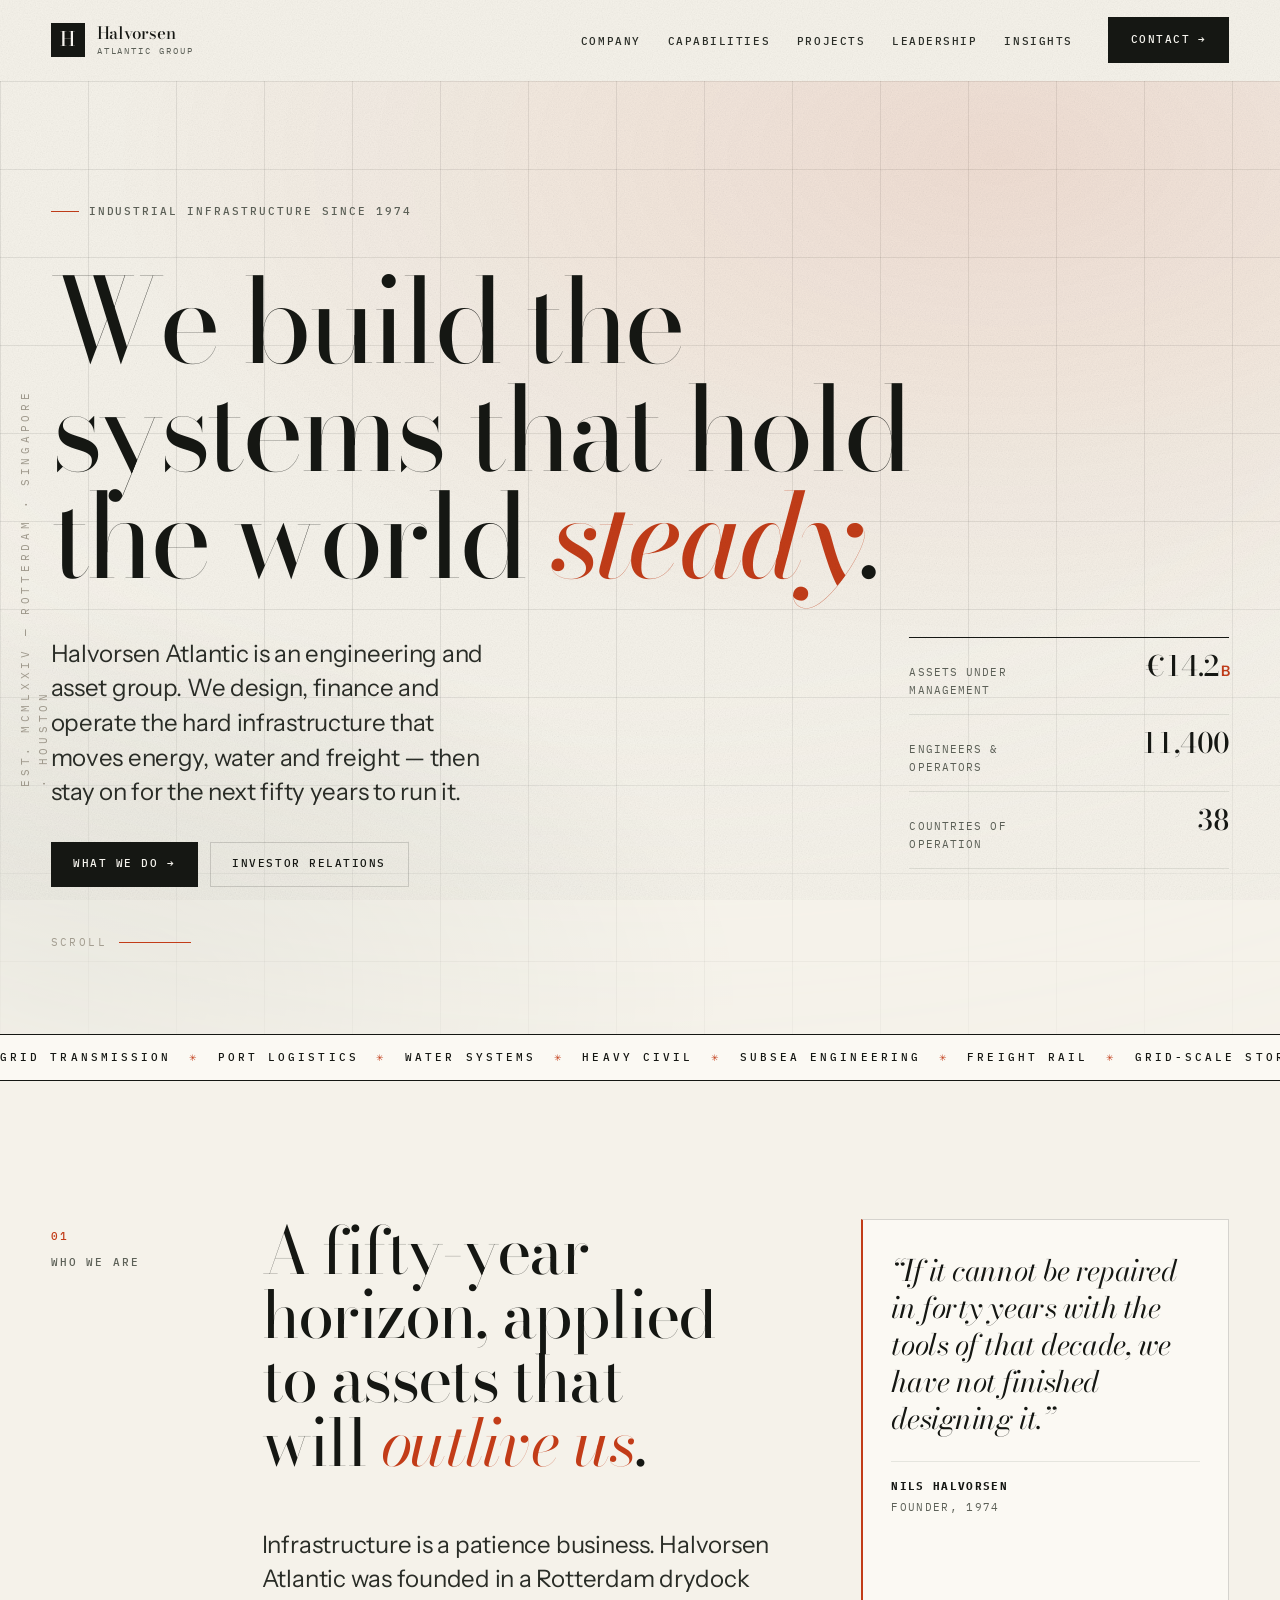
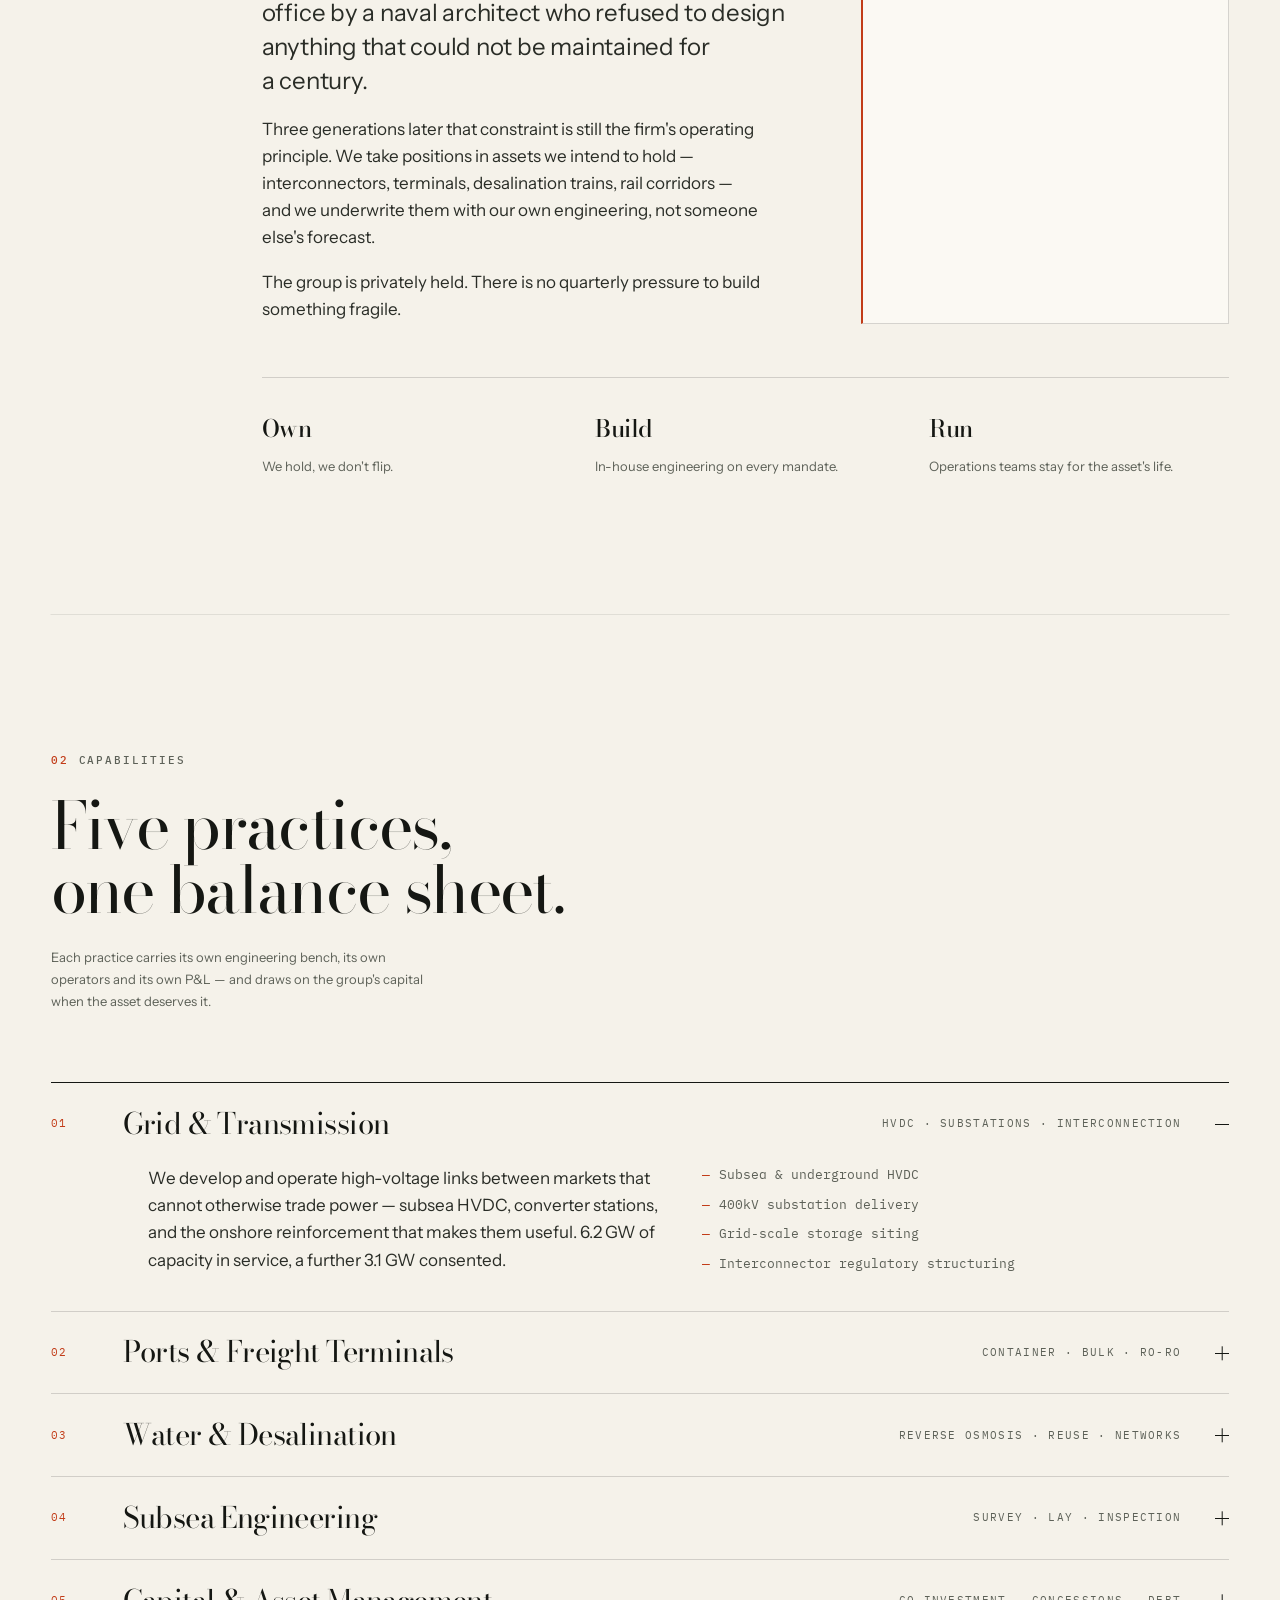
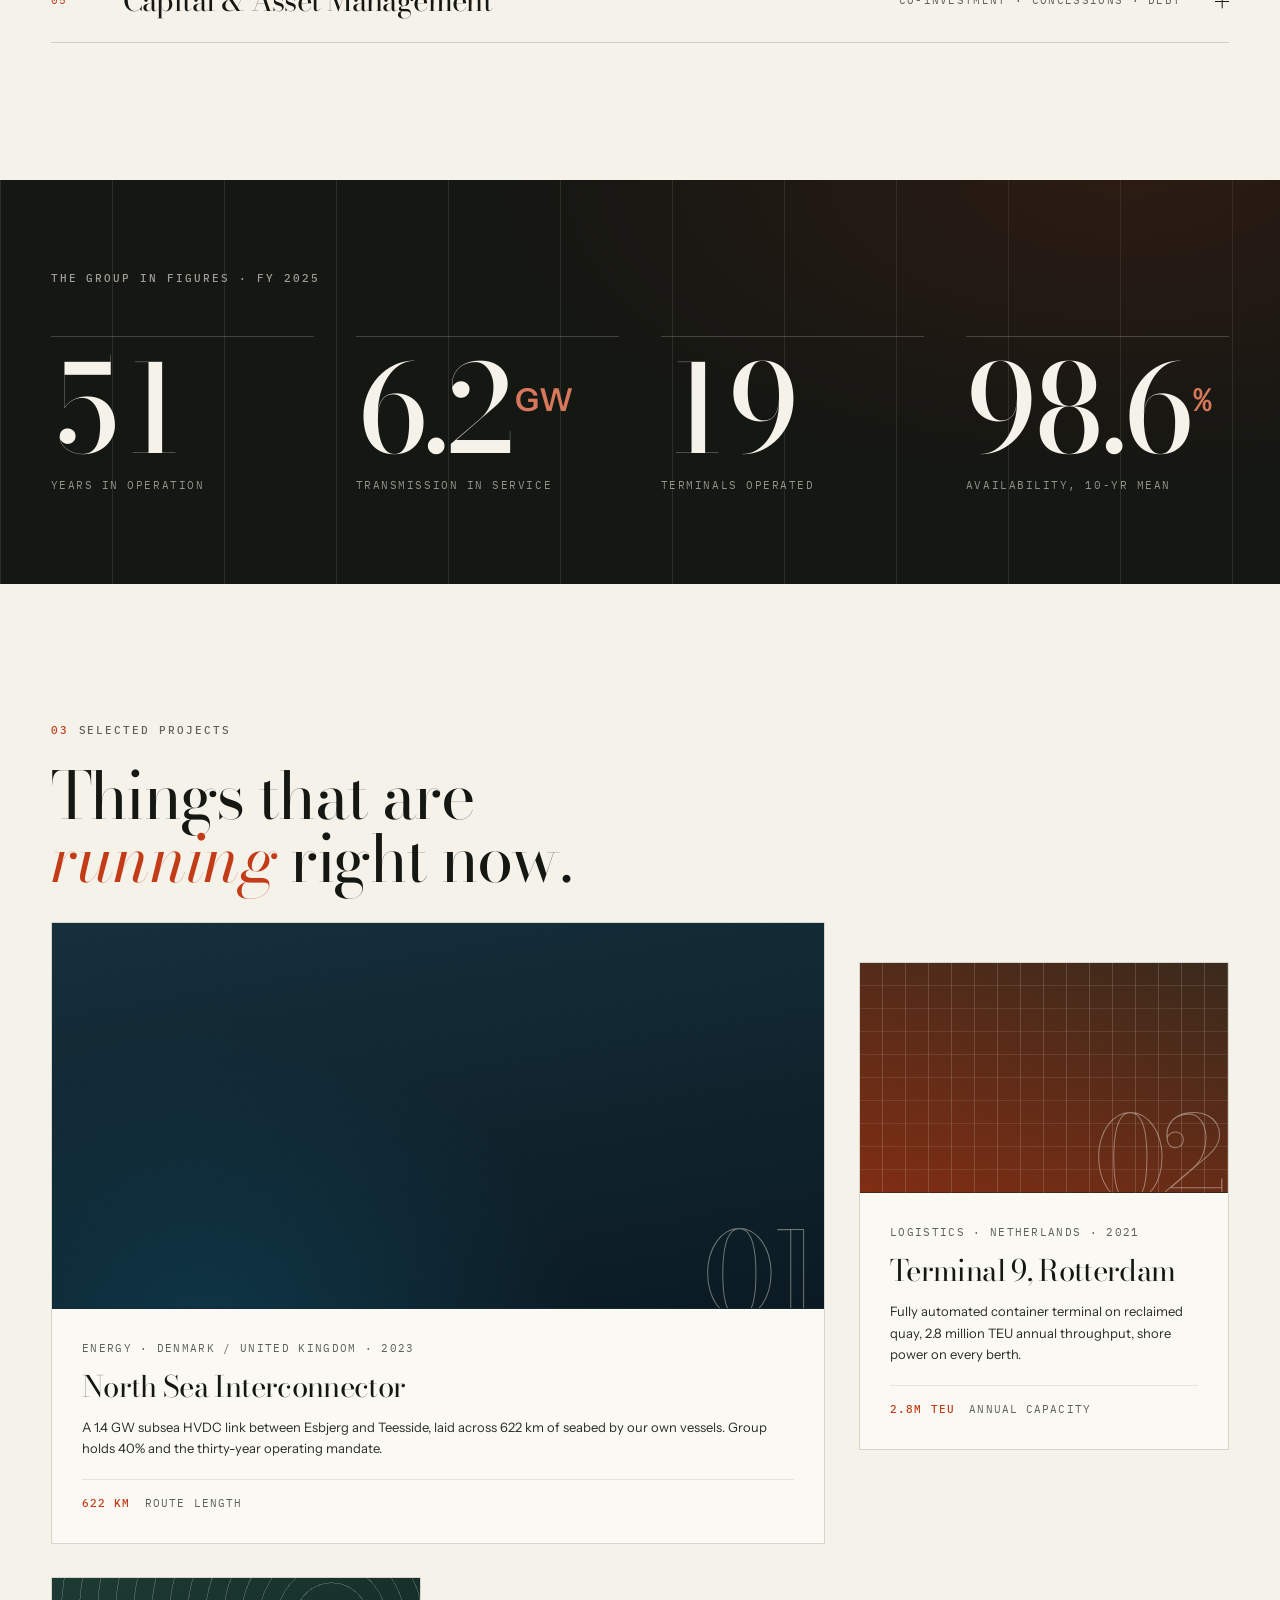
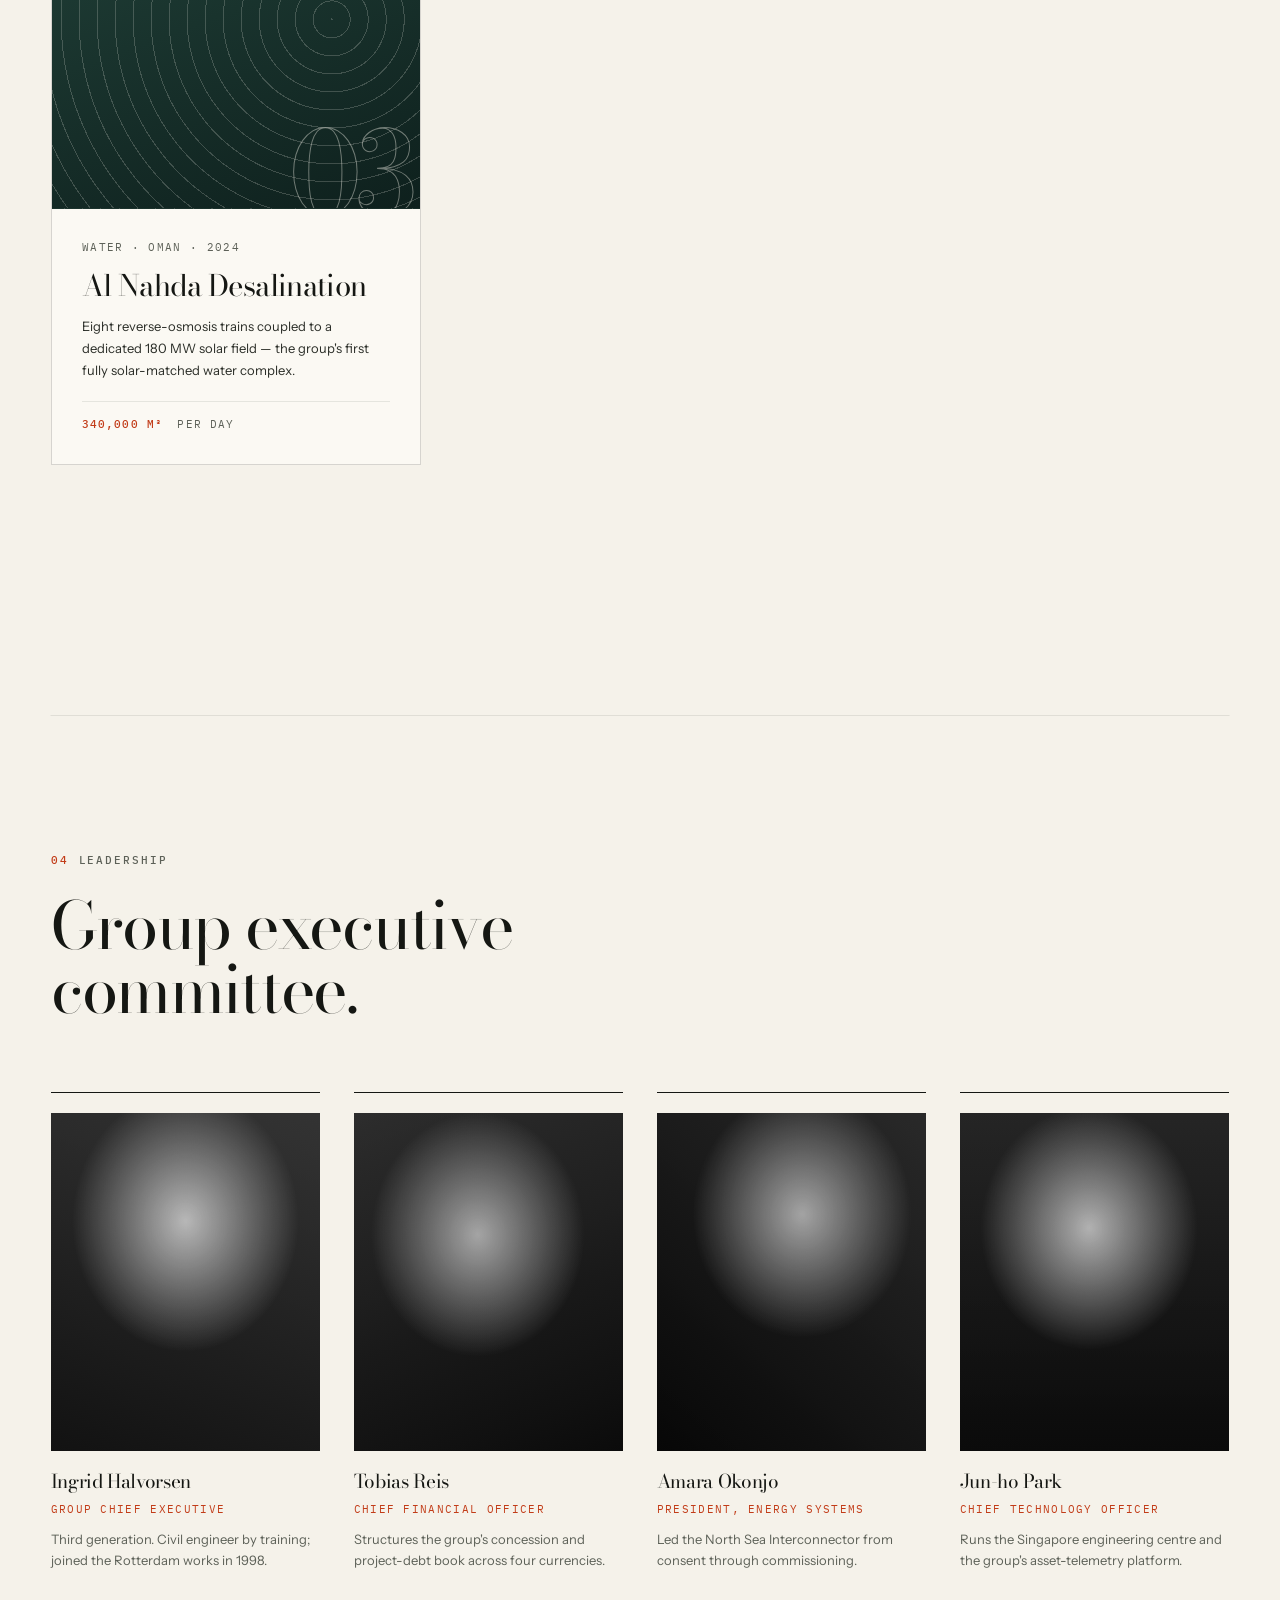
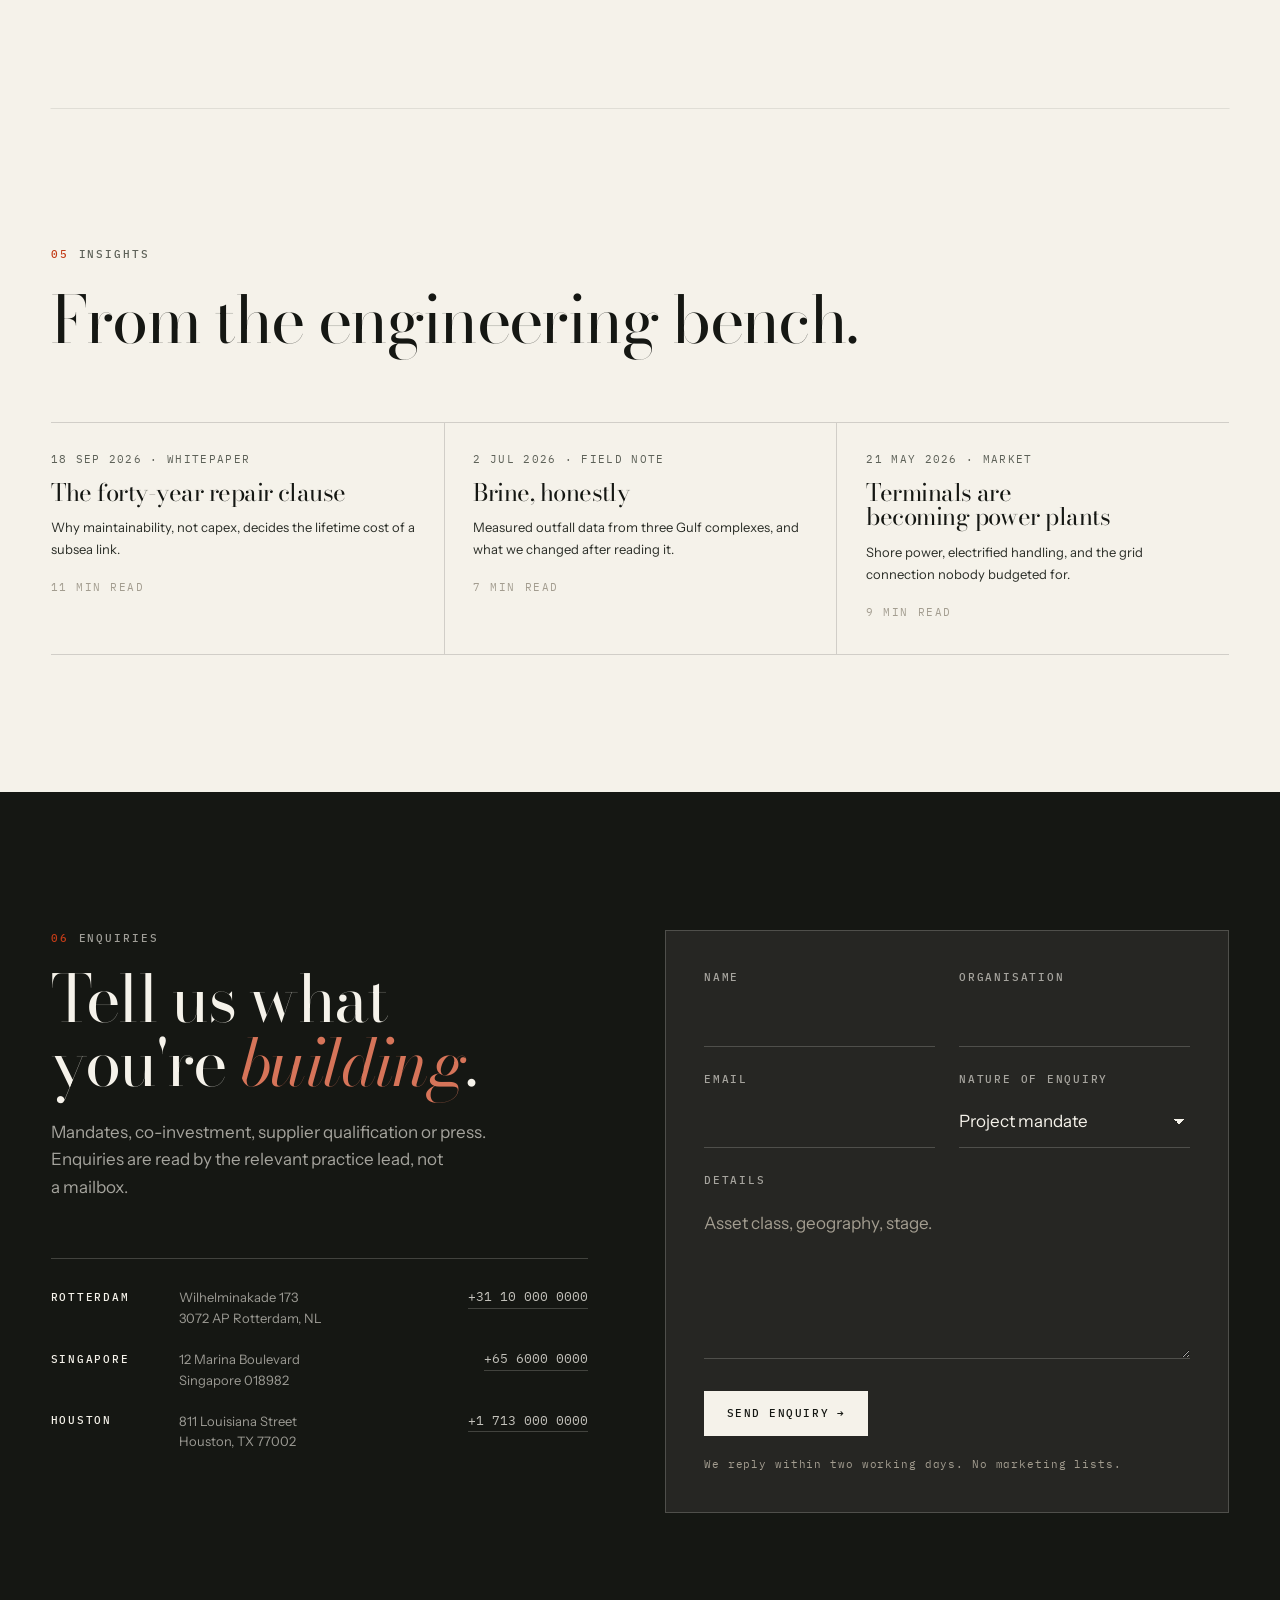
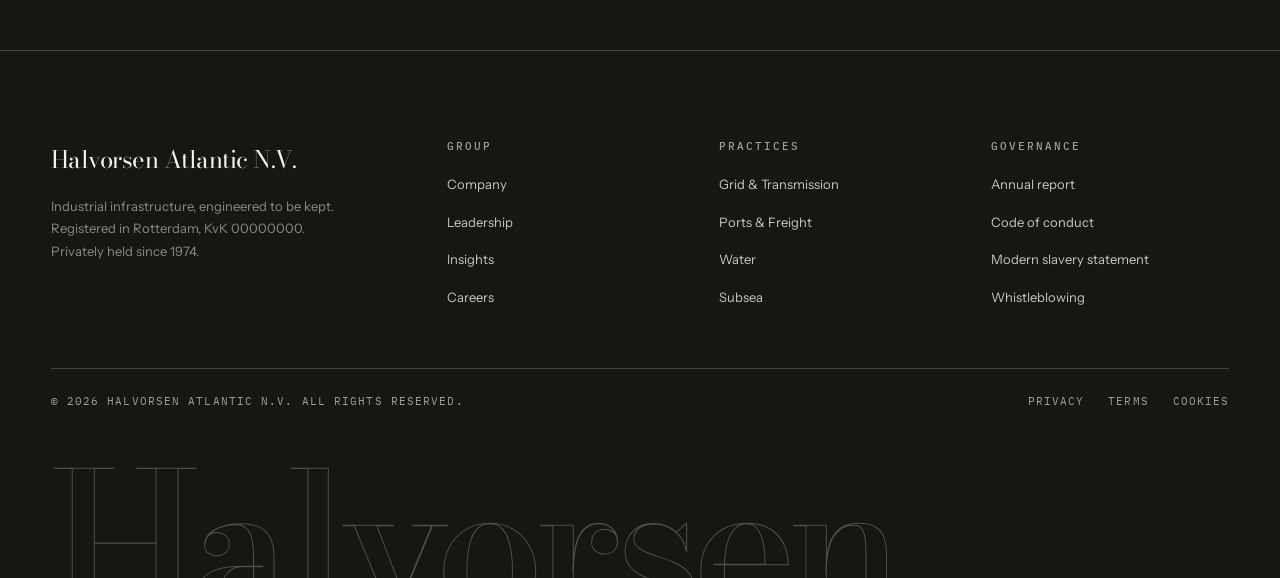
==== public/index.htm @ a3e5f60d "initial commit" ====
<!DOCTYPE html>
<html lang="en">
<head>
<meta charset="utf-8">
<meta name="viewport" content="width=device-width, initial-scale=1">
<title>Halvorsen Atlantic — Industrial Infrastructure Group</title>
<meta name="description" content="Halvorsen Atlantic designs, finances and operates the hard assets that move energy, water and freight across four continents. Established 1974.">
<meta name="theme-color" content="#f5f2ea">

<link rel="preconnect" href="https://fonts.googleapis.com">
<link rel="preconnect" href="https://fonts.gstatic.com" crossorigin>
<link href="https://fonts.googleapis.com/css2?family=Bodoni+Moda:ital,opsz,wght@0,6..96,400..800;1,6..96,400..700&family=Instrument+Sans:ital,wght@0,400..700;1,400..600&family=IBM+Plex+Mono:wght@400;500&display=swap" rel="stylesheet">

<link rel="stylesheet" href="css/base.css">
<link rel="stylesheet" href="css/layout.css">
<link rel="stylesheet" href="css/components.css">
</head>

<body>
<a class="skip" href="#main">Skip to content</a>

<!-- ───────────────────────────────  HEADER  ─────────────────────────────── -->
<header class="masthead" id="masthead">
  <div class="shell masthead__inner">

    <a class="wordmark" href="#main" aria-label="Halvorsen Atlantic, home">
      <span class="wordmark__glyph" aria-hidden="true">H</span>
      <span class="wordmark__text">
        <strong>Halvorsen</strong>
        <small>Atlantic Group</small>
      </span>
    </a>

    <nav class="nav" id="nav" aria-label="Primary">
      <ul class="nav__list">
        <li><a href="#about">Company</a></li>
        <li><a href="#capabilities">Capabilities</a></li>
        <li><a href="#work">Projects</a></li>
        <li><a href="#people">Leadership</a></li>
        <li><a href="#insights">Insights</a></li>
      </ul>
      <a class="btn btn--ink nav__cta" href="#contact">
        Contact <span aria-hidden="true">→</span>
      </a>
    </nav>

    <button class="burger" type="button" aria-expanded="false" aria-controls="nav" aria-label="Toggle navigation">
      <span></span><span></span>
    </button>

  </div>
</header>

<main id="main">

  <!-- ─────────────────────────────  HERO  ──────────────────────────────── -->
  <section class="hero" aria-labelledby="hero-title">
    <div class="hero__plate" aria-hidden="true"></div>

    <p class="rail" aria-hidden="true">Est. MCMLXXIV — Rotterdam · Singapore · Houston</p>

    <div class="shell hero__inner">

      <p class="eyebrow stagger" style="--i:0">
        <span class="eyebrow__tick" aria-hidden="true"></span>
        Industrial infrastructure since 1974
      </p>

      <h1 class="hero__title" id="hero-title">
        <span class="stagger" style="--i:1">We build the</span>
        <span class="stagger" style="--i:2">systems that hold</span>
        <span class="stagger" style="--i:3">the world <em>steady</em>.</span>
      </h1>

      <div class="hero__body stagger" style="--i:4">
        <p>
          Halvorsen Atlantic is an engineering and asset group. We design, finance
          and operate the hard infrastructure that moves energy, water and freight
          — then stay on for the next fifty years to run it.
        </p>
        <div class="hero__actions">
          <a class="btn btn--ink" href="#capabilities">What we do <span aria-hidden="true">→</span></a>
          <a class="btn btn--ghost" href="#contact">Investor relations</a>
        </div>
      </div>

      <dl class="ledger stagger" style="--i:5">
        <div class="ledger__row">
          <dt>Assets under management</dt>
          <dd>€14.2<span>B</span></dd>
        </div>
        <div class="ledger__row">
          <dt>Engineers &amp; operators</dt>
          <dd>11,400</dd>
        </div>
        <div class="ledger__row">
          <dt>Countries of operation</dt>
          <dd>38</dd>
        </div>
      </dl>

      <p class="scrollcue stagger" style="--i:6" aria-hidden="true">
        Scroll <span class="scrollcue__line"></span>
      </p>

    </div>
  </section>

  <!-- ────────────────────────────  TICKER  ─────────────────────────────── -->
  <div class="ticker" role="presentation">
    <div class="ticker__track">
      <span class="ticker__set">
        Grid transmission <i>✳</i> Port logistics <i>✳</i> Water systems <i>✳</i>
        Heavy civil <i>✳</i> Subsea engineering <i>✳</i> Freight rail <i>✳</i>
        Grid-scale storage <i>✳</i>
      </span>
      <span class="ticker__set" aria-hidden="true">
        Grid transmission <i>✳</i> Port logistics <i>✳</i> Water systems <i>✳</i>
        Heavy civil <i>✳</i> Subsea engineering <i>✳</i> Freight rail <i>✳</i>
        Grid-scale storage <i>✳</i>
      </span>
    </div>
  </div>

  <!-- ─────────────────────────────  ABOUT  ─────────────────────────────── -->
  <section class="section about" id="about" aria-labelledby="about-title">
    <div class="shell about__inner">

      <div class="about__label reveal">
        <p class="eyebrow"><span class="eyebrow__num">01</span> Who we are</p>
      </div>

      <div class="about__lede reveal">
        <h2 class="h-display" id="about-title">
          A fifty-year horizon, applied to assets that will <em>outlive us</em>.
        </h2>
      </div>

      <div class="about__text reveal" style="--d:.08s">
        <p class="lede">
          Infrastructure is a patience business. Halvorsen Atlantic was founded in a
          Rotterdam drydock office by a naval architect who refused to design anything
          that could not be maintained for a century.
        </p>
        <p>
          Three generations later that constraint is still the firm's operating
          principle. We take positions in assets we intend to hold — interconnectors,
          terminals, desalination trains, rail corridors — and we underwrite them with
          our own engineering, not someone else's forecast.
        </p>
        <p>
          The group is privately held. There is no quarterly pressure to build
          something fragile.
        </p>
      </div>

      <figure class="pull reveal" style="--d:.16s">
        <blockquote>
          “If it cannot be repaired in forty years with the tools of that decade,
          we have not finished designing it.”
        </blockquote>
        <figcaption>
          <strong>Nils Halvorsen</strong>
          <span>Founder, 1974</span>
        </figcaption>
      </figure>

      <ul class="marks reveal" style="--d:.24s" aria-label="Operating principles">
        <li><span class="marks__k">Own</span> We hold, we don't flip.</li>
        <li><span class="marks__k">Build</span> In-house engineering on every mandate.</li>
        <li><span class="marks__k">Run</span> Operations teams stay for the asset's life.</li>
      </ul>

    </div>
  </section>

  <!-- ──────────────────────────  CAPABILITIES  ─────────────────────────── -->
  <section class="section capabilities" id="capabilities" aria-labelledby="cap-title">
    <div class="shell">

      <div class="section__head reveal">
        <p class="eyebrow"><span class="eyebrow__num">02</span> Capabilities</p>
        <h2 class="h-display" id="cap-title">Five practices,<br>one balance sheet.</h2>
        <p class="section__head-note">
          Each practice carries its own engineering bench, its own operators and its
          own P&amp;L — and draws on the group's capital when the asset deserves it.
        </p>
      </div>

      <div class="rows">

        <details class="row" name="cap" open>
          <summary>
            <span class="row__num">01</span>
            <h3 class="row__title">Grid &amp; Transmission</h3>
            <span class="row__meta">HVDC · Substations · Interconnection</span>
            <span class="row__sign" aria-hidden="true"></span>
          </summary>
          <div class="row__panel">
            <p>
              We develop and operate high-voltage links between markets that cannot
              otherwise trade power — subsea HVDC, converter stations, and the onshore
              reinforcement that makes them useful. 6.2 GW of capacity in service, a
              further 3.1 GW consented.
            </p>
            <ul class="row__list">
              <li>Subsea &amp; underground HVDC</li>
              <li>400kV substation delivery</li>
              <li>Grid-scale storage siting</li>
              <li>Interconnector regulatory structuring</li>
            </ul>
          </div>
        </details>

        <details class="row" name="cap">
          <summary>
            <span class="row__num">02</span>
            <h3 class="row__title">Ports &amp; Freight Terminals</h3>
            <span class="row__meta">Container · Bulk · Ro-Ro</span>
            <span class="row__sign" aria-hidden="true"></span>
          </summary>
          <div class="row__panel">
            <p>
              Quay to gate. We design terminal layouts, build the civil works, install
              the automation and then run the thing — nineteen terminals across the
              North Sea, the Gulf and the Strait of Malacca.
            </p>
            <ul class="row__list">
              <li>Automated stacking yards</li>
              <li>Deepwater quay construction</li>
              <li>Shore power retrofit</li>
              <li>Terminal operating concessions</li>
            </ul>
          </div>
        </details>

        <details class="row" name="cap">
          <summary>
            <span class="row__num">03</span>
            <h3 class="row__title">Water &amp; Desalination</h3>
            <span class="row__meta">Reverse osmosis · Reuse · Networks</span>
            <span class="row__sign" aria-hidden="true"></span>
          </summary>
          <div class="row__panel">
            <p>
              Potable water at municipal scale, in places where the cheap options ran
              out a decade ago. 2.4 million cubic metres per day of installed capacity,
              increasingly coupled directly to renewable generation.
            </p>
            <ul class="row__list">
              <li>Large-train reverse osmosis</li>
              <li>Industrial water reuse</li>
              <li>Brine management</li>
              <li>Network leakage reduction</li>
            </ul>
          </div>
        </details>

        <details class="row" name="cap">
          <summary>
            <span class="row__num">04</span>
            <h3 class="row__title">Subsea Engineering</h3>
            <span class="row__meta">Survey · Lay · Inspection</span>
            <span class="row__sign" aria-hidden="true"></span>
          </summary>
          <div class="row__panel">
            <p>
              A fleet of four cable-lay and support vessels, and the survey practice
              that tells them where to go. We hold the route from geophysical survey
              through burial, protection and thirty-year inspection contracts.
            </p>
            <ul class="row__list">
              <li>Geophysical &amp; geotechnical survey</li>
              <li>Cable &amp; pipeline installation</li>
              <li>Trenching and rock placement</li>
              <li>ROV inspection &amp; repair</li>
            </ul>
          </div>
        </details>

        <details class="row" name="cap">
          <summary>
            <span class="row__num">05</span>
            <h3 class="row__title">Capital &amp; Asset Management</h3>
            <span class="row__meta">Co-investment · Concessions · Debt</span>
            <span class="row__sign" aria-hidden="true"></span>
          </summary>
          <div class="row__panel">
            <p>
              We co-invest alongside pension and sovereign capital on assets our own
              engineers have diligenced. €14.2 billion under management across four
              vehicles, with the group always holding a principal stake.
            </p>
            <ul class="row__list">
              <li>Greenfield development equity</li>
              <li>Availability-based concessions</li>
              <li>Project debt arrangement</li>
              <li>Operational asset management</li>
            </ul>
          </div>
        </details>

      </div>
    </div>
  </section>

  <!-- ─────────────────────────────  FIGURES  ───────────────────────────── -->
  <section class="figures" aria-labelledby="fig-title">
    <div class="shell">
      <h2 class="sr-only" id="fig-title">The group in figures</h2>
      <p class="eyebrow eyebrow--invert reveal">The group in figures · FY 2025</p>
      <div class="figures__grid">
        <div class="fig reveal">
          <p class="fig__n">51</p>
          <p class="fig__k">Years in operation</p>
        </div>
        <div class="fig reveal" style="--d:.08s">
          <p class="fig__n">6.2<span>GW</span></p>
          <p class="fig__k">Transmission in service</p>
        </div>
        <div class="fig reveal" style="--d:.16s">
          <p class="fig__n">19</p>
          <p class="fig__k">Terminals operated</p>
        </div>
        <div class="fig reveal" style="--d:.24s">
          <p class="fig__n">98.6<span>%</span></p>
          <p class="fig__k">Availability, 10-yr mean</p>
        </div>
      </div>
    </div>
  </section>

  <!-- ──────────────────────────────  WORK  ─────────────────────────────── -->
  <section class="section work" id="work" aria-labelledby="work-title">
    <div class="shell">

      <div class="section__head reveal">
        <p class="eyebrow"><span class="eyebrow__num">03</span> Selected projects</p>
        <h2 class="h-display" id="work-title">Things that are <em>running</em> right now.</h2>
      </div>

      <div class="work__grid">

        <article class="card card--tall reveal">
          <div class="card__plate card__plate--cable" aria-hidden="true">
            <span class="card__stamp">01</span>
          </div>
          <div class="card__body">
            <p class="card__meta">Energy · Denmark / United Kingdom · 2023</p>
            <h3 class="card__title">North Sea Interconnector</h3>
            <p>
              A 1.4 GW subsea HVDC link between Esbjerg and Teesside, laid across
              622 km of seabed by our own vessels. Group holds 40% and the
              thirty-year operating mandate.
            </p>
            <p class="card__stat"><strong>622 km</strong> route length</p>
          </div>
        </article>

        <article class="card reveal" style="--d:.1s">
          <div class="card__plate card__plate--port" aria-hidden="true">
            <span class="card__stamp">02</span>
          </div>
          <div class="card__body">
            <p class="card__meta">Logistics · Netherlands · 2021</p>
            <h3 class="card__title">Terminal 9, Rotterdam</h3>
            <p>
              Fully automated container terminal on reclaimed quay, 2.8 million TEU
              annual throughput, shore power on every berth.
            </p>
            <p class="card__stat"><strong>2.8M TEU</strong> annual capacity</p>
          </div>
        </article>

        <article class="card reveal" style="--d:.2s">
          <div class="card__plate card__plate--water" aria-hidden="true">
            <span class="card__stamp">03</span>
          </div>
          <div class="card__body">
            <p class="card__meta">Water · Oman · 2024</p>
            <h3 class="card__title">Al Nahda Desalination</h3>
            <p>
              Eight reverse-osmosis trains coupled to a dedicated 180 MW solar field —
              the group's first fully solar-matched water complex.
            </p>
            <p class="card__stat"><strong>340,000 m³</strong> per day</p>
          </div>
        </article>

      </div>

      <p class="work__more reveal">
        <a class="link-arrow" href="#contact">Full project register (PDF, 4.1 MB)</a>
      </p>

    </div>
  </section>

  <!-- ─────────────────────────────  PEOPLE  ───────────────────────────── -->
  <section class="section people" id="people" aria-labelledby="people-title">
    <div class="shell">

      <div class="section__head reveal">
        <p class="eyebrow"><span class="eyebrow__num">04</span> Leadership</p>
        <h2 class="h-display" id="people-title">Group executive<br>committee.</h2>
      </div>

      <ul class="people__grid">
        <li class="person reveal">
          <span class="person__portrait person__portrait--a" aria-hidden="true"></span>
          <h3>Ingrid Halvorsen</h3>
          <p class="person__role">Group Chief Executive</p>
          <p class="person__note">Third generation. Civil engineer by training; joined the Rotterdam works in 1998.</p>
        </li>
        <li class="person reveal" style="--d:.08s">
          <span class="person__portrait person__portrait--b" aria-hidden="true"></span>
          <h3>Tobias Reis</h3>
          <p class="person__role">Chief Financial Officer</p>
          <p class="person__note">Structures the group's concession and project-debt book across four currencies.</p>
        </li>
        <li class="person reveal" style="--d:.16s">
          <span class="person__portrait person__portrait--c" aria-hidden="true"></span>
          <h3>Amara Okonjo</h3>
          <p class="person__role">President, Energy Systems</p>
          <p class="person__note">Led the North Sea Interconnector from consent through commissioning.</p>
        </li>
        <li class="person reveal" style="--d:.24s">
          <span class="person__portrait person__portrait--d" aria-hidden="true"></span>
          <h3>Jun-ho Park</h3>
          <p class="person__role">Chief Technology Officer</p>
          <p class="person__note">Runs the Singapore engineering centre and the group's asset-telemetry platform.</p>
        </li>
      </ul>

    </div>
  </section>

  <!-- ────────────────────────────  INSIGHTS  ──────────────────────────── -->
  <section class="section insights" id="insights" aria-labelledby="ins-title">
    <div class="shell">

      <div class="section__head reveal">
        <p class="eyebrow"><span class="eyebrow__num">05</span> Insights</p>
        <h2 class="h-display" id="ins-title">From the engineering bench.</h2>
      </div>

      <ul class="notes">
        <li class="note reveal">
          <p class="note__date"><time datetime="2026-09-18">18 Sep 2026</time> · Whitepaper</p>
          <h3><a href="#insights">The forty-year repair clause</a></h3>
          <p>Why maintainability, not capex, decides the lifetime cost of a subsea link.</p>
          <p class="note__read">11 min read</p>
        </li>
        <li class="note reveal" style="--d:.08s">
          <p class="note__date"><time datetime="2026-07-02">2 Jul 2026</time> · Field note</p>
          <h3><a href="#insights">Brine, honestly</a></h3>
          <p>Measured outfall data from three Gulf complexes, and what we changed after reading it.</p>
          <p class="note__read">7 min read</p>
        </li>
        <li class="note reveal" style="--d:.16s">
          <p class="note__date"><time datetime="2026-05-21">21 May 2026</time> · Market</p>
          <h3><a href="#insights">Terminals are becoming power plants</a></h3>
          <p>Shore power, electrified handling, and the grid connection nobody budgeted for.</p>
          <p class="note__read">9 min read</p>
        </li>
      </ul>

    </div>
  </section>

  <!-- ────────────────────────────  CONTACT  ───────────────────────────── -->
  <section class="section contact" id="contact" aria-labelledby="contact-title">
    <div class="shell contact__inner">

      <div class="contact__intro reveal">
        <p class="eyebrow eyebrow--invert"><span class="eyebrow__num">06</span> Enquiries</p>
        <h2 class="h-display" id="contact-title">Tell us what you're <em>building</em>.</h2>
        <p class="contact__note">
          Mandates, co-investment, supplier qualification or press. Enquiries are
          read by the relevant practice lead, not a mailbox.
        </p>

        <ul class="offices">
          <li>
            <strong>Rotterdam</strong>
            <span>Wilhelminakade 173<br>3072 AP Rotterdam, NL</span>
            <a href="tel:+31100000000">+31 10 000 0000</a>
          </li>
          <li>
            <strong>Singapore</strong>
            <span>12 Marina Boulevard<br>Singapore 018982</span>
            <a href="tel:+6560000000">+65 6000 0000</a>
          </li>
          <li>
            <strong>Houston</strong>
            <span>811 Louisiana Street<br>Houston, TX 77002</span>
            <a href="tel:+17130000000">+1 713 000 0000</a>
          </li>
        </ul>
      </div>

      <form class="form reveal" style="--d:.1s" action="#" method="post" novalidate>
        <div class="field">
          <label for="f-name">Name</label>
          <input id="f-name" name="name" type="text" autocomplete="name" required>
        </div>
        <div class="field">
          <label for="f-org">Organisation</label>
          <input id="f-org" name="organisation" type="text" autocomplete="organization">
        </div>
        <div class="field">
          <label for="f-email">Email</label>
          <input id="f-email" name="email" type="email" autocomplete="email" required>
        </div>
        <div class="field">
          <label for="f-subject">Nature of enquiry</label>
          <select id="f-subject" name="subject">
            <option>Project mandate</option>
            <option>Co-investment</option>
            <option>Supplier qualification</option>
            <option>Press &amp; media</option>
            <option>Careers</option>
          </select>
        </div>
        <div class="field field--full">
          <label for="f-msg">Details</label>
          <textarea id="f-msg" name="message" rows="5" placeholder="Asset class, geography, stage."></textarea>
        </div>
        <div class="field field--full form__foot">
          <button class="btn btn--bone" type="submit">Send enquiry <span aria-hidden="true">→</span></button>
          <p class="form__fine">We reply within two working days. No marketing lists.</p>
        </div>
      </form>

    </div>
  </section>

</main>

<!-- ───────────────────────────────  FOOTER  ─────────────────────────────── -->
<footer class="footer">
  <div class="shell">

    <div class="footer__top">
      <div class="footer__about">
        <p class="footer__mark">Halvorsen Atlantic N.V.</p>
        <p class="footer__blurb">
          Industrial infrastructure, engineered to be kept. Registered in Rotterdam,
          KvK 00000000. Privately held since 1974.
        </p>
      </div>

      <nav class="footer__nav" aria-label="Footer">
        <div>
          <h2>Group</h2>
          <ul>
            <li><a href="#about">Company</a></li>
            <li><a href="#people">Leadership</a></li>
            <li><a href="#insights">Insights</a></li>
            <li><a href="#contact">Careers</a></li>
          </ul>
        </div>
        <div>
          <h2>Practices</h2>
          <ul>
            <li><a href="#capabilities">Grid &amp; Transmission</a></li>
            <li><a href="#capabilities">Ports &amp; Freight</a></li>
            <li><a href="#capabilities">Water</a></li>
            <li><a href="#capabilities">Subsea</a></li>
          </ul>
        </div>
        <div>
          <h2>Governance</h2>
          <ul>
            <li><a href="#contact">Annual report</a></li>
            <li><a href="#contact">Code of conduct</a></li>
            <li><a href="#contact">Modern slavery statement</a></li>
            <li><a href="#contact">Whistleblowing</a></li>
          </ul>
        </div>
      </nav>
    </div>

    <div class="footer__bar">
      <p>© <span id="year">2026</span> Halvorsen Atlantic N.V. All rights reserved.</p>
      <ul>
        <li><a href="#contact">Privacy</a></li>
        <li><a href="#contact">Terms</a></li>
        <li><a href="#contact">Cookies</a></li>
      </ul>
    </div>

    <p class="footer__giant" aria-hidden="true">Halvorsen</p>

  </div>
</footer>

<script>
(function () {
  'use strict';

  /* Year stamp */
  var y = document.getElementById('year');
  if (y) { y.textContent = new Date().getFullYear(); }

  /* Mobile navigation */
  var burger = document.querySelector('.burger');
  var nav = document.getElementById('nav');
  if (burger && nav) {
    burger.addEventListener('click', function () {
      var open = burger.getAttribute('aria-expanded') === 'true';
      burger.setAttribute('aria-expanded', String(!open));
      document.body.classList.toggle('nav-open', !open);
    });
    nav.addEventListener('click', function (e) {
      if (e.target.closest('a')) {
        burger.setAttribute('aria-expanded', 'false');
        document.body.classList.remove('nav-open');
      }
    });
  }

  /* Condense the masthead once the hero is behind us */
  var mast = document.getElementById('masthead');
  var onScroll = function () {
    if (mast) { mast.classList.toggle('is-stuck', window.scrollY > 24); }
  };
  onScroll();
  window.addEventListener('scroll', onScroll, { passive: true });

  /* Scroll reveals */
  var targets = document.querySelectorAll('.reveal');
  var reduced = window.matchMedia('(prefers-reduced-motion: reduce)').matches;

  if (reduced || !('IntersectionObserver' in window)) {
    targets.forEach(function (el) { el.classList.add('is-in'); });
    return;
  }

  var io = new IntersectionObserver(function (entries) {
    entries.forEach(function (entry) {
      if (entry.isIntersecting) {
        entry.target.classList.add('is-in');
        io.unobserve(entry.target);
      }
    });
  }, { rootMargin: '0px 0px -12% 0px', threshold: 0.12 });

  targets.forEach(function (el) { io.observe(el); });
})();
</script>
</body>
</html>
---- public/css/base.css ----
/* ==========================================================================
   HALVORSEN ATLANTIC — base.css
   Design tokens, reset, typography primitives, global atmosphere.
   ========================================================================== */

/* --------------------------------------------------------------- tokens -- */
:root {
  /* Ink & paper. Warm bone stock, near-black with a green cast. */
  --ink:        #151713;
  --ink-soft:   #2a2d27;
  --ink-muted:  #5d6158;
  --bone:       #f5f2ea;
  --bone-lift:  #fbf9f3;
  --clay:       #e4ded0;
  --stone:      #a39d90;

  /* One accent, used sparingly and always at full strength. */
  --vermilion:  #c23c18;
  --vermilion-d:#9c2f10;

  --rule:       color-mix(in oklab, var(--ink) 16%, transparent);
  --rule-soft:  color-mix(in oklab, var(--ink) 9%, transparent);
  --rule-invert:color-mix(in oklab, var(--bone) 20%, transparent);

  /* Type */
  --display: "Bodoni Moda", "Didot", "Times New Roman", serif;
  --sans:    "Instrument Sans", "Helvetica Neue", Helvetica, sans-serif;
  --mono:    "IBM Plex Mono", "SFMono-Regular", Menlo, monospace;

  --fs-micro: 0.6875rem;                         /* 11px mono labels      */
  --fs-small: 0.8125rem;
  --fs-body:  clamp(1rem, 0.96rem + 0.2vw, 1.0625rem);
  --fs-lede:  clamp(1.1875rem, 1.1rem + 0.5vw, 1.5rem);
  --fs-h3:    clamp(1.375rem, 1.2rem + 0.8vw, 1.875rem);
  --fs-h2:    clamp(2.25rem, 1.6rem + 3.1vw, 4.25rem);
  --fs-h1:    clamp(2.875rem, 1.4rem + 7.4vw, 8rem);
  --fs-fig:   clamp(3.5rem, 2rem + 7vw, 8.5rem);

  /* Space & measure */
  --shell:    82.5rem;
  --pad:      clamp(1.25rem, 0.6rem + 3.2vw, 5rem);
  --gap:      clamp(1.25rem, 0.8rem + 1.6vw, 2.5rem);
  --section-y:clamp(4.5rem, 3rem + 7vw, 10.5rem);

  --ease:     cubic-bezier(.22, .61, .36, 1);
  --ease-out: cubic-bezier(.16, 1, .3, 1);
}

/* ---------------------------------------------------------------- reset -- */
*, *::before, *::after { box-sizing: border-box; }

* { margin: 0; }

html {
  -webkit-text-size-adjust: 100%;
  scroll-behavior: smooth;
  scroll-padding-top: 6rem;
}

body {
  background: var(--bone);
  color: var(--ink);
  font-family: var(--sans);
  font-size: var(--fs-body);
  line-height: 1.6;
  font-feature-settings: "ss01", "cv05";
  -webkit-font-smoothing: antialiased;
  text-rendering: optimizeLegibility;
  overflow-x: hidden;
}

body.nav-open { overflow: hidden; }

img, svg, video { display: block; max-width: 100%; }

button, input, select, textarea {
  font: inherit;
  color: inherit;
}

ul, ol { list-style: none; padding: 0; }

a { color: inherit; text-decoration: none; }

summary::-webkit-details-marker { display: none; }

/* ----------------------------------------------------------- typography -- */
h1, h2, h3 {
  font-weight: 400;
  line-height: 1.04;
  letter-spacing: -0.015em;
  text-wrap: balance;
}

.h-display {
  font-family: var(--display);
  font-size: var(--fs-h2);
  font-optical-sizing: auto;
  line-height: 0.98;
  letter-spacing: -0.025em;
}

.h-display em {
  font-style: italic;
  color: var(--vermilion);
}

p { text-wrap: pretty; }

.lede {
  font-size: var(--fs-lede);
  line-height: 1.42;
  letter-spacing: -0.01em;
  color: var(--ink-soft);
}

/* Mono eyebrow — the connective tissue of the whole system. */
.eyebrow {
  display: flex;
  align-items: center;
  gap: 0.625rem;
  font-family: var(--mono);
  font-size: var(--fs-micro);
  font-weight: 500;
  letter-spacing: 0.18em;
  text-transform: uppercase;
  color: var(--ink-muted);
}

.eyebrow--invert { color: color-mix(in oklab, var(--bone) 62%, transparent); }

.eyebrow__num {
  color: var(--vermilion);
  font-variant-numeric: tabular-nums;
}

.eyebrow__tick {
  width: 1.75rem;
  height: 1px;
  background: var(--vermilion);
}

/* ------------------------------------------------------------ utilities -- */
.sr-only {
  position: absolute;
  width: 1px; height: 1px;
  padding: 0; margin: -1px;
  overflow: hidden;
  clip-path: inset(50%);
  white-space: nowrap;
}

.skip {
  position: absolute;
  top: 0; left: 50%;
  transform: translate(-50%, -110%);
  z-index: 200;
  padding: 0.75rem 1.25rem;
  background: var(--ink);
  color: var(--bone);
  font-family: var(--mono);
  font-size: var(--fs-micro);
  letter-spacing: 0.14em;
  text-transform: uppercase;
  transition: transform 0.2s var(--ease);
}
.skip:focus { transform: translate(-50%, 0); }

/* ----------------------------------------------------------- atmosphere -- */
/* Film grain over everything, so flat colour never reads as flat. */
body::after {
  content: "";
  position: fixed;
  inset: 0;
  z-index: 100;
  pointer-events: none;
  opacity: 0.35;
  mix-blend-mode: multiply;
  background-image: url("data:image/svg+xml,%3Csvg xmlns='http://www.w3.org/2000/svg' width='200' height='200'%3E%3Cfilter id='n'%3E%3CfeTurbulence type='fractalNoise' baseFrequency='0.82' numOctaves='3' stitchTiles='stitch'/%3E%3CfeColorMatrix type='saturate' values='0'/%3E%3C/filter%3E%3Crect width='200' height='200' filter='url(%23n)' opacity='0.42'/%3E%3C/svg%3E");
}

::selection {
  background: var(--vermilion);
  color: var(--bone-lift);
}

:focus-visible {
  outline: 2px solid var(--vermilion);
  outline-offset: 3px;
}

/* ------------------------------------------------------------- reveals -- */
.reveal {
  opacity: 0;
  transform: translateY(1.75rem);
  transition:
    opacity 0.9s var(--ease-out) var(--d, 0s),
    transform 0.9s var(--ease-out) var(--d, 0s);
}
.reveal.is-in { opacity: 1; transform: none; }

/* Hero load sequence — index-driven stagger. */
.stagger {
  opacity: 0;
  animation: rise 1s var(--ease-out) forwards;
  animation-delay: calc(0.12s + var(--i, 0) * 0.085s);
}

@keyframes rise {
  from { opacity: 0; transform: translateY(2.25rem); }
  to   { opacity: 1; transform: none; }
}

@media (prefers-reduced-motion: reduce) {
  html { scroll-behavior: auto; }
  *, *::before, *::after {
    animation-duration: 0.01ms !important;
    animation-iteration-count: 1 !important;
    transition-duration: 0.01ms !important;
  }
  .reveal, .stagger { opacity: 1; transform: none; }
}
---- public/css/layout.css ----
/* ==========================================================================
   HALVORSEN ATLANTIC — layout.css
   Shell, masthead, section composition, footer, breakpoints.
   ========================================================================== */

/* ---------------------------------------------------------------- shell -- */
.shell {
  width: 100%;
  max-width: var(--shell);
  margin-inline: auto;
  padding-inline: var(--pad);
}

.section {
  position: relative;
  padding-block: var(--section-y);
}

/* Hairline between sections, inset to the shell's measure. */
.section + .section::before {
  content: "";
  position: absolute;
  top: 0;
  left: 50%;
  transform: translateX(-50%);
  width: min(100% - var(--pad) * 2, var(--shell) - var(--pad) * 2);
  height: 1px;
  background: var(--rule-soft);
}

.section__head {
  display: grid;
  gap: 1.5rem;
  max-width: 54rem;
  margin-bottom: clamp(3rem, 2rem + 3vw, 5.5rem);
}

.section__head-note {
  max-width: 42ch;
  color: var(--ink-muted);
  font-size: var(--fs-small);
  line-height: 1.7;
}

/* -------------------------------------------------------------- masthead -- */
.masthead {
  position: sticky;
  top: 0;
  z-index: 90;
  border-bottom: 1px solid transparent;
  transition: background 0.4s var(--ease), border-color 0.4s var(--ease),
              backdrop-filter 0.4s var(--ease);
}

.masthead.is-stuck {
  background: color-mix(in oklab, var(--bone) 88%, transparent);
  backdrop-filter: blur(14px) saturate(140%);
  border-bottom-color: var(--rule);
}

.masthead__inner {
  display: flex;
  align-items: center;
  justify-content: space-between;
  gap: var(--gap);
  min-height: 5rem;
}

.masthead.is-stuck .masthead__inner { min-height: 4.25rem; }

/* ----------------------------------------------------------------- hero -- */
.hero {
  position: relative;
  padding-block: clamp(3.5rem, 2rem + 7vw, 8rem) clamp(3rem, 2rem + 4vw, 6rem);
  overflow: hidden;
}

/* Blueprint field: fine grid, warm wash, vignette. */
.hero__plate {
  position: absolute;
  inset: 0;
  background:
    radial-gradient(120% 90% at 78% 8%,
      color-mix(in oklab, var(--vermilion) 11%, transparent) 0%,
      transparent 58%),
    radial-gradient(90% 70% at 4% 96%,
      color-mix(in oklab, #2f4a3e 14%, transparent) 0%,
      transparent 60%),
    repeating-linear-gradient(to right,
      var(--rule-soft) 0 1px, transparent 1px 5.5rem),
    repeating-linear-gradient(to bottom,
      var(--rule-soft) 0 1px, transparent 1px 5.5rem),
    var(--bone);
  mask-image: radial-gradient(130% 100% at 50% 20%, #000 42%, transparent 100%);
}

.hero__inner {
  position: relative;
  display: grid;
  grid-template-columns: minmax(0, 1fr) minmax(0, 20rem);
  grid-template-areas:
    "eyebrow eyebrow"
    "title   title"
    "body    ledger"
    "cue     ledger";
  column-gap: clamp(2rem, 1rem + 4vw, 6rem);
  row-gap: clamp(1.75rem, 1rem + 2.4vw, 3.25rem);
  align-items: start;
}

.hero .eyebrow { grid-area: eyebrow; }

.hero__title {
  grid-area: title;
  font-family: var(--display);
  font-size: var(--fs-h1);
  font-optical-sizing: auto;
  font-weight: 400;
  line-height: 0.92;
  letter-spacing: -0.035em;
}

.hero__title span { display: block; }

.hero__title em {
  font-style: italic;
  font-weight: 500;
  color: var(--vermilion);
}

.hero__body { grid-area: body; max-width: 40ch; }

.hero__body p {
  font-size: var(--fs-lede);
  line-height: 1.44;
  letter-spacing: -0.012em;
  color: var(--ink-soft);
}

.hero__actions {
  display: flex;
  flex-wrap: wrap;
  gap: 0.75rem;
  margin-top: 2rem;
}

.ledger { grid-area: ledger; }
.scrollcue { grid-area: cue; }

/* Rotated marginalia down the left edge — desktop only. */
.rail {
  position: absolute;
  left: calc(var(--pad) * 0.34);
  top: 48%;
  transform: rotate(180deg) translateY(50%);
  writing-mode: vertical-rl;
  font-family: var(--mono);
  font-size: var(--fs-micro);
  letter-spacing: 0.34em;
  text-transform: uppercase;
  color: var(--stone);
  pointer-events: none;
}

/* ---------------------------------------------------------------- about -- */
.about__inner {
  display: grid;
  grid-template-columns: 9rem minmax(0, 1fr) minmax(0, 23rem);
  column-gap: clamp(2rem, 1rem + 4vw, 5rem);
  row-gap: clamp(2rem, 1.4rem + 2.4vw, 3.5rem);
  grid-template-areas:
    "label lede  pull"
    ".     text  pull"
    ".     marks marks";
}

.about__label { grid-area: label; padding-top: 0.6rem; }
.about__label .eyebrow { flex-direction: column; align-items: flex-start; gap: 0.5rem; }
.about__lede { grid-area: lede; }
.about__text { grid-area: text; display: grid; gap: 1.1rem; max-width: 58ch; }
.about__text p { color: var(--ink-soft); }
.pull  { grid-area: pull; }
.marks { grid-area: marks; }

/* -------------------------------------------------------------- figures -- */
.figures {
  position: relative;
  padding-block: clamp(3.5rem, 2.4rem + 4vw, 7rem);
  background: var(--ink);
  color: var(--bone);
  overflow: hidden;
}

.figures::before {
  content: "";
  position: absolute;
  inset: 0;
  background:
    radial-gradient(80% 120% at 88% 0%,
      color-mix(in oklab, var(--vermilion) 26%, transparent), transparent 62%),
    repeating-linear-gradient(to right,
      var(--rule-invert) 0 1px, transparent 1px 7rem);
  opacity: 0.5;
  pointer-events: none;
}

.figures .shell { position: relative; }

.figures__grid {
  display: grid;
  grid-template-columns: repeat(4, minmax(0, 1fr));
  gap: clamp(1.5rem, 1rem + 2vw, 3rem);
  margin-top: clamp(2rem, 1.4rem + 2vw, 3.5rem);
}

/* ----------------------------------------------------------------- work -- */
.work__grid {
  display: grid;
  grid-template-columns: repeat(3, minmax(0, 1fr));
  gap: var(--gap);
  align-items: start;
}

/* The lead project claims two columns and sits slightly high. */
.card--tall {
  grid-column: span 2;
  margin-top: -2.5rem;
}

.work__more {
  margin-top: clamp(2.5rem, 2rem + 2vw, 4rem);
  padding-top: 1.5rem;
  border-top: 1px solid var(--rule-soft);
}

/* --------------------------------------------------------------- people -- */
.people__grid {
  display: grid;
  grid-template-columns: repeat(4, minmax(0, 1fr));
  gap: var(--gap);
}

/* ------------------------------------------------------------- insights -- */
.notes {
  display: grid;
  grid-template-columns: repeat(3, minmax(0, 1fr));
  gap: 0;
  border-top: 1px solid var(--rule);
}

/* -------------------------------------------------------------- contact -- */
.contact {
  background: var(--ink);
  color: var(--bone);
}

/* Dark section — the inter-section hairline would read as a scar here. */
.contact.section::before { display: none; }

.contact__inner {
  display: grid;
  grid-template-columns: minmax(0, 1fr) minmax(0, 1.05fr);
  gap: clamp(2.5rem, 1.6rem + 4vw, 6rem);
}

.contact .h-display { margin-top: 1.25rem; }
.contact .h-display em { color: color-mix(in oklab, var(--vermilion) 72%, var(--bone)); }

.contact__note {
  max-width: 40ch;
  margin-top: 1.5rem;
  color: color-mix(in oklab, var(--bone) 64%, transparent);
}

.offices {
  display: grid;
  gap: 1.25rem;
  margin-top: clamp(2.5rem, 2rem + 2vw, 4rem);
  padding-top: 1.75rem;
  border-top: 1px solid var(--rule-invert);
}

.offices li {
  display: grid;
  grid-template-columns: 7rem minmax(0, 1fr) auto;
  gap: 1rem;
  align-items: start;
  font-size: var(--fs-small);
  color: color-mix(in oklab, var(--bone) 60%, transparent);
}

.offices strong {
  font-family: var(--mono);
  font-size: var(--fs-micro);
  font-weight: 500;
  letter-spacing: 0.16em;
  text-transform: uppercase;
  color: var(--bone);
  padding-top: 0.1rem;
}

.offices a {
  font-family: var(--mono);
  font-size: var(--fs-small);
  color: color-mix(in oklab, var(--bone) 78%, transparent);
  border-bottom: 1px solid var(--rule-invert);
  transition: color 0.25s var(--ease), border-color 0.25s var(--ease);
}
.offices a:hover { color: var(--bone); border-color: currentColor; }

/* --------------------------------------------------------------- footer -- */
.footer {
  position: relative;
  padding-top: clamp(3.5rem, 2.4rem + 4vw, 6rem);
  background: var(--ink);
  color: var(--bone);
  overflow: hidden;
  border-top: 1px solid var(--rule-invert);
}

.footer__top {
  display: grid;
  grid-template-columns: minmax(0, 20rem) minmax(0, 1fr);
  gap: clamp(2.5rem, 1.6rem + 4vw, 6rem);
  padding-bottom: clamp(2.5rem, 2rem + 2vw, 4rem);
}

.footer__mark {
  font-family: var(--display);
  font-size: 1.5rem;
  letter-spacing: -0.02em;
}

.footer__blurb {
  margin-top: 1rem;
  max-width: 34ch;
  font-size: var(--fs-small);
  line-height: 1.7;
  color: color-mix(in oklab, var(--bone) 52%, transparent);
}

.footer__nav {
  display: grid;
  grid-template-columns: repeat(3, minmax(0, 1fr));
  gap: var(--gap);
}

.footer__nav h2 {
  font-family: var(--mono);
  font-size: var(--fs-micro);
  font-weight: 500;
  letter-spacing: 0.18em;
  text-transform: uppercase;
  color: var(--stone);
  margin-bottom: 1.1rem;
}

.footer__nav ul { display: grid; gap: 0.65rem; }

.footer__nav a {
  font-size: var(--fs-small);
  color: color-mix(in oklab, var(--bone) 80%, transparent);
  transition: color 0.2s var(--ease), padding-left 0.25s var(--ease);
}
.footer__nav a:hover { color: var(--vermilion); padding-left: 0.3rem; }

.footer__bar {
  display: flex;
  flex-wrap: wrap;
  align-items: center;
  justify-content: space-between;
  gap: 1rem;
  padding-block: 1.5rem;
  border-top: 1px solid var(--rule-invert);
  font-family: var(--mono);
  font-size: var(--fs-micro);
  letter-spacing: 0.1em;
  text-transform: uppercase;
  color: var(--stone);
}

.footer__bar ul { display: flex; gap: 1.5rem; }
.footer__bar a:hover { color: var(--bone); }

/* Oversized wordmark bleeding off the bottom edge. */
.footer__giant {
  margin-top: clamp(1rem, 0.5rem + 2vw, 2.5rem);
  margin-bottom: -0.22em;
  font-family: var(--display);
  font-size: clamp(4rem, 15.4vw, 15rem);
  font-weight: 500;
  line-height: 0.78;
  letter-spacing: -0.045em;
  color: transparent;
  -webkit-text-stroke: 1px color-mix(in oklab, var(--bone) 26%, transparent);
  user-select: none;
}

/* ============================================================ responsive = */
@media (max-width: 68.75rem) {           /* 1100px */
  .hero__inner {
    grid-template-columns: minmax(0, 1fr);
    grid-template-areas:
      "eyebrow"
      "title"
      "body"
      "ledger"
      "cue";
  }
  .rail { display: none; }

  .about__inner {
    grid-template-columns: minmax(0, 1fr) minmax(0, 20rem);
    grid-template-areas:
      "label label"
      "lede  pull"
      "text  pull"
      "marks marks";
  }
  .about__label { padding-top: 0; }
  .about__label .eyebrow { flex-direction: row; align-items: center; gap: 0.625rem; }

  .work__grid { grid-template-columns: repeat(2, minmax(0, 1fr)); }
  .card--tall { grid-column: span 2; margin-top: 0; }

  .people__grid { grid-template-columns: repeat(2, minmax(0, 1fr)); }
  .notes { grid-template-columns: minmax(0, 1fr); }
  .figures__grid { grid-template-columns: repeat(2, minmax(0, 1fr)); }
  .contact__inner,
  .footer__top { grid-template-columns: minmax(0, 1fr); }
}

@media (max-width: 48rem) {              /* 768px */
  .about__inner {
    grid-template-columns: minmax(0, 1fr);
    grid-template-areas: "label" "lede" "text" "pull" "marks";
  }
  .work__grid { grid-template-columns: minmax(0, 1fr); }
  .card--tall { grid-column: auto; }
  .footer__nav { grid-template-columns: repeat(2, minmax(0, 1fr)); }
  .offices li { grid-template-columns: minmax(0, 1fr); gap: 0.35rem; }
}

@media (max-width: 34rem) {              /* 544px */
  .figures__grid { grid-template-columns: minmax(0, 1fr); }
  .people__grid { grid-template-columns: minmax(0, 1fr); }
  .footer__nav { grid-template-columns: minmax(0, 1fr); gap: 2rem; }
  .footer__bar { flex-direction: column; align-items: flex-start; }
}

/* --------------------------------------------------------------- print -- */
@media print {
  body::after, .hero__plate, .masthead, .ticker, .footer__giant { display: none; }
  .figures, .contact, .footer { background: #fff; color: #000; }
  .reveal, .stagger { opacity: 1; transform: none; }
}
---- public/css/components.css ----
/* ==========================================================================
   HALVORSEN ATLANTIC — components.css
   Wordmark, navigation, buttons, ledger, ticker, rows, cards, people,
   notes, forms.
   ========================================================================== */

/* ------------------------------------------------------------- wordmark -- */
.wordmark {
  display: flex;
  align-items: center;
  gap: 0.75rem;
  flex-shrink: 0;
}

.wordmark__glyph {
  display: grid;
  place-items: center;
  width: 2.125rem;
  height: 2.125rem;
  background: var(--ink);
  color: var(--bone-lift);
  font-family: var(--display);
  font-size: 1.25rem;
  font-weight: 500;
  line-height: 1;
  padding-bottom: 0.1em;
  transition: background 0.3s var(--ease), transform 0.4s var(--ease-out);
}

.wordmark:hover .wordmark__glyph {
  background: var(--vermilion);
  transform: rotate(-4deg);
}

.wordmark__text { display: grid; line-height: 1; }

.wordmark__text strong {
  font-family: var(--display);
  font-size: 1.0625rem;
  font-weight: 500;
  letter-spacing: -0.015em;
}

.wordmark__text small {
  margin-top: 0.22rem;
  font-family: var(--mono);
  font-size: 0.5625rem;
  letter-spacing: 0.22em;
  text-transform: uppercase;
  color: var(--ink-muted);
}

/* ----------------------------------------------------------------- nav -- */
.nav {
  display: flex;
  align-items: center;
  gap: clamp(1.25rem, 0.6rem + 2vw, 2.75rem);
}

.nav__list {
  display: flex;
  gap: clamp(1rem, 0.4rem + 1.6vw, 2rem);
}

.nav__list a {
  position: relative;
  font-family: var(--mono);
  font-size: var(--fs-micro);
  font-weight: 500;
  letter-spacing: 0.14em;
  text-transform: uppercase;
  color: var(--ink-soft);
  padding-block: 0.4rem;
  transition: color 0.25s var(--ease);
}

.nav__list a::after {
  content: "";
  position: absolute;
  left: 0; bottom: 0.1rem;
  width: 100%; height: 1px;
  background: var(--vermilion);
  transform: scaleX(0);
  transform-origin: left;
  transition: transform 0.35s var(--ease-out);
}

.nav__list a:hover { color: var(--ink); }
.nav__list a:hover::after { transform: scaleX(1); }

/* ------------------------------------------------------------- buttons -- */
.btn {
  --btn-bg: var(--ink);
  --btn-fg: var(--bone-lift);
  position: relative;
  display: inline-flex;
  align-items: center;
  gap: 0.5rem;
  padding: 0.8rem 1.35rem;
  color: var(--btn-fg);
  font-family: var(--mono);
  font-size: var(--fs-micro);
  font-weight: 500;
  letter-spacing: 0.14em;
  text-transform: uppercase;
  border: 1px solid var(--btn-bg);
  cursor: pointer;
  overflow: hidden;

  /* Accent wipe from the left on hover, painted behind the label. */
  background-color: var(--btn-bg);
  background-image: linear-gradient(var(--vermilion), var(--vermilion));
  background-repeat: no-repeat;
  background-position: 0 0;
  background-size: 0% 100%;
  transition: background-size 0.45s var(--ease-out), color 0.3s var(--ease),
              border-color 0.3s var(--ease);
}

.btn:hover {
  background-size: 100% 100%;
  color: var(--bone-lift);
  border-color: var(--vermilion);
}

.btn span { transition: transform 0.35s var(--ease-out); }
.btn:hover span { transform: translateX(0.25rem); }

.btn--ink {
  --btn-bg: var(--ink);
  --btn-fg: var(--bone-lift);
}

.btn--ghost {
  --btn-bg: transparent;
  --btn-fg: var(--ink);
  border-color: var(--rule);
}

.btn--bone {
  --btn-bg: var(--bone);
  --btn-fg: var(--ink);
}

.burger {
  display: none;
  width: 2.5rem; height: 2.5rem;
  background: none;
  border: 1px solid var(--rule);
  cursor: pointer;
  padding: 0.7rem 0.6rem;
}

.burger span {
  display: block;
  height: 1px;
  background: var(--ink);
  transition: transform 0.3s var(--ease), opacity 0.2s var(--ease);
}
.burger span + span { margin-top: 0.35rem; }
.burger[aria-expanded="true"] span:first-child { transform: translateY(0.18rem) rotate(45deg); }
.burger[aria-expanded="true"] span:last-child  { transform: translateY(-0.18rem) rotate(-45deg); }

/* -------------------------------------------------------------- ledger -- */
.ledger {
  border-top: 1px solid var(--ink);
}

.ledger__row {
  display: flex;
  align-items: baseline;
  justify-content: space-between;
  gap: 1rem;
  padding-block: 0.9rem;
  border-bottom: 1px solid var(--rule-soft);
}

.ledger dt {
  font-family: var(--mono);
  font-size: var(--fs-micro);
  letter-spacing: 0.1em;
  text-transform: uppercase;
  color: var(--ink-muted);
  max-width: 10rem;
}

.ledger dd {
  font-family: var(--display);
  font-size: 1.75rem;
  font-weight: 500;
  line-height: 1;
  letter-spacing: -0.02em;
  font-variant-numeric: tabular-nums;
}

.ledger dd span {
  font-family: var(--sans);
  font-size: 0.9rem;
  font-weight: 600;
  color: var(--vermilion);
  margin-left: 0.1em;
}

.scrollcue {
  display: flex;
  align-items: center;
  gap: 0.75rem;
  font-family: var(--mono);
  font-size: var(--fs-micro);
  letter-spacing: 0.22em;
  text-transform: uppercase;
  color: var(--stone);
}

.scrollcue__line {
  width: 4.5rem; height: 1px;
  background: linear-gradient(to right, var(--stone), transparent);
  position: relative;
  overflow: hidden;
}
.scrollcue__line::after {
  content: "";
  position: absolute;
  inset: 0;
  background: var(--vermilion);
  animation: sweep 2.4s var(--ease) infinite;
}
@keyframes sweep {
  0%        { transform: translateX(-100%); }
  60%, 100% { transform: translateX(100%); }
}

/* -------------------------------------------------------------- ticker -- */
.ticker {
  border-block: 1px solid var(--ink);
  background: var(--bone-lift);
  overflow: hidden;
  padding-block: 0.85rem;
}

.ticker__track {
  display: flex;
  width: max-content;
  animation: slide 44s linear infinite;
}

.ticker:hover .ticker__track { animation-play-state: paused; }

.ticker__set {
  display: flex;
  align-items: center;
  gap: 1.1rem;
  padding-right: 1.1rem;
  font-family: var(--mono);
  font-size: var(--fs-micro);
  font-weight: 500;
  letter-spacing: 0.28em;
  text-transform: uppercase;
  white-space: nowrap;
}

.ticker__set i {
  font-style: normal;
  color: var(--vermilion);
  font-size: 0.8em;
}

@keyframes slide {
  from { transform: translateX(0); }
  to   { transform: translateX(-50%); }
}

/* ------------------------------------------------------- about details -- */
.pull {
  position: relative;
  padding: 2rem 1.75rem;
  background: var(--bone-lift);
  border: 1px solid var(--rule);
  border-left: 2px solid var(--vermilion);
}

.pull blockquote {
  font-family: var(--display);
  font-size: var(--fs-h3);
  font-style: italic;
  line-height: 1.26;
  letter-spacing: -0.015em;
  text-wrap: pretty;
}

.pull figcaption {
  display: grid;
  gap: 0.2rem;
  margin-top: 1.5rem;
  padding-top: 1rem;
  border-top: 1px solid var(--rule-soft);
  font-family: var(--mono);
  font-size: var(--fs-micro);
  letter-spacing: 0.12em;
  text-transform: uppercase;
}
.pull figcaption span { color: var(--ink-muted); }

.marks {
  display: grid;
  grid-template-columns: repeat(3, minmax(0, 1fr));
  gap: var(--gap);
  padding-top: 2rem;
  border-top: 1px solid var(--rule);
}

.marks li {
  display: grid;
  gap: 0.5rem;
  font-size: var(--fs-small);
  color: var(--ink-muted);
}

.marks__k {
  font-family: var(--display);
  font-size: 1.5rem;
  font-weight: 500;
  color: var(--ink);
  letter-spacing: -0.02em;
}

/* ---------------------------------------------------- capability rows -- */
.rows { border-top: 1px solid var(--ink); }

.row { border-bottom: 1px solid var(--rule); }

.row summary {
  display: grid;
  grid-template-columns: 3.5rem minmax(0, 1fr) auto 2rem;
  align-items: center;
  gap: 1rem;
  padding-block: clamp(1.1rem, 0.8rem + 1vw, 1.9rem);
  cursor: pointer;
  list-style: none;
  transition: padding-left 0.4s var(--ease-out), color 0.3s var(--ease);
}

.row summary:hover { padding-left: 0.75rem; }
.row summary:hover .row__title { color: var(--vermilion); }

.row__num {
  font-family: var(--mono);
  font-size: var(--fs-micro);
  letter-spacing: 0.1em;
  color: var(--vermilion);
  font-variant-numeric: tabular-nums;
}

.row__title {
  font-family: var(--display);
  font-size: var(--fs-h3);
  font-weight: 400;
  letter-spacing: -0.02em;
  transition: color 0.3s var(--ease);
}

.row__meta {
  font-family: var(--mono);
  font-size: var(--fs-micro);
  letter-spacing: 0.12em;
  text-transform: uppercase;
  color: var(--ink-muted);
}

/* Plus/minus built from two rules. */
.row__sign {
  position: relative;
  justify-self: end;
  width: 0.9rem; height: 0.9rem;
}
.row__sign::before,
.row__sign::after {
  content: "";
  position: absolute;
  inset: 50% 0 auto 0;
  height: 1px;
  background: var(--ink);
  transition: transform 0.35s var(--ease-out);
}
.row__sign::after { transform: rotate(90deg); }
.row[open] .row__sign::after { transform: rotate(0deg); }

.row__panel {
  display: grid;
  grid-template-columns: 3.5rem minmax(0, 32rem) minmax(0, 1fr);
  gap: 1rem clamp(1.5rem, 1rem + 2vw, 4rem);
  padding-bottom: 2.25rem;
  animation: panel 0.5s var(--ease-out);
}

.row__panel p {
  grid-column: 2;
  color: var(--ink-soft);
}

.row__list {
  grid-column: 3;
  display: grid;
  gap: 0.55rem;
  align-content: start;
  font-family: var(--mono);
  font-size: var(--fs-small);
  color: var(--ink-muted);
}

.row__list li { padding-left: 1.1rem; position: relative; }
.row__list li::before {
  content: "—";
  position: absolute;
  left: 0;
  color: var(--vermilion);
}

@keyframes panel {
  from { opacity: 0; transform: translateY(-0.5rem); }
  to   { opacity: 1; transform: none; }
}

/* ------------------------------------------------------------- figures -- */
.fig {
  border-top: 1px solid var(--rule-invert);
  padding-top: 1.25rem;
}

.fig__n {
  font-family: var(--display);
  font-size: var(--fs-fig);
  font-weight: 500;
  line-height: 0.86;
  letter-spacing: -0.045em;
  font-variant-numeric: tabular-nums;
}

.fig__n span {
  font-family: var(--sans);
  font-size: 0.26em;
  font-weight: 600;
  letter-spacing: 0.04em;
  color: color-mix(in oklab, var(--vermilion) 70%, var(--bone));
  margin-left: 0.12em;
  vertical-align: super;
}

.fig__k {
  margin-top: 1rem;
  font-family: var(--mono);
  font-size: var(--fs-micro);
  letter-spacing: 0.14em;
  text-transform: uppercase;
  color: color-mix(in oklab, var(--bone) 56%, transparent);
}

/* --------------------------------------------------------------- cards -- */
.card {
  background: var(--bone-lift);
  border: 1px solid var(--rule);
  transition: transform 0.5s var(--ease-out), box-shadow 0.5s var(--ease-out),
              border-color 0.4s var(--ease);
}

.card:hover {
  transform: translateY(-0.4rem);
  border-color: var(--ink);
  box-shadow: -0.75rem 0.75rem 0 color-mix(in oklab, var(--ink) 92%, transparent);
}

/* Engineering-plate "images", drawn entirely in CSS. */
.card__plate {
  position: relative;
  aspect-ratio: 16 / 10;
  overflow: hidden;
  border-bottom: 1px solid var(--rule);
}

.card--tall .card__plate { aspect-ratio: 16 / 8; }

.card__plate--cable {
  background:
    repeating-linear-gradient(118deg,
      transparent 0 14px,
      color-mix(in oklab, #0d1f2a 10%, transparent) 14px 15px),
    radial-gradient(70% 120% at 20% 110%,
      color-mix(in oklab, #0f3b4d 85%, transparent), transparent 70%),
    linear-gradient(170deg, #16303c, #0b1a22);
}

.card__plate--port {
  background:
    repeating-linear-gradient(to right,
      transparent 0 22px,
      color-mix(in oklab, var(--bone) 16%, transparent) 22px 23px),
    repeating-linear-gradient(to bottom,
      transparent 0 22px,
      color-mix(in oklab, var(--bone) 10%, transparent) 22px 23px),
    linear-gradient(200deg, #3a2a1c, var(--vermilion-d) 140%);
}

.card__plate--water {
  background:
    repeating-radial-gradient(circle at 76% 18%,
      color-mix(in oklab, var(--bone) 20%, transparent) 0 1px,
      transparent 1px 18px),
    linear-gradient(160deg, #1d3a33, #0e201d);
}

.card__stamp {
  position: absolute;
  bottom: -0.1em;
  right: 0.5rem;
  font-family: var(--display);
  font-size: clamp(4rem, 9vw, 7.5rem);
  font-weight: 500;
  line-height: 0.8;
  letter-spacing: -0.05em;
  color: transparent;
  -webkit-text-stroke: 1px color-mix(in oklab, var(--bone) 42%, transparent);
}

.card__body {
  display: grid;
  gap: 0.9rem;
  padding: clamp(1.5rem, 1.1rem + 1vw, 2.25rem);
}

.card__meta {
  font-family: var(--mono);
  font-size: var(--fs-micro);
  letter-spacing: 0.12em;
  text-transform: uppercase;
  color: var(--ink-muted);
}

.card__title {
  font-family: var(--display);
  font-size: var(--fs-h3);
  letter-spacing: -0.022em;
}

.card__body > p:not([class]) {
  font-size: var(--fs-small);
  line-height: 1.68;
  color: var(--ink-soft);
}

.card__stat {
  margin-top: 0.3rem;
  padding-top: 0.9rem;
  border-top: 1px solid var(--rule-soft);
  font-family: var(--mono);
  font-size: var(--fs-micro);
  letter-spacing: 0.1em;
  text-transform: uppercase;
  color: var(--ink-muted);
}
.card__stat strong {
  color: var(--vermilion);
  font-weight: 500;
  margin-right: 0.4rem;
}

.link-arrow {
  display: inline-flex;
  align-items: center;
  gap: 0.5rem;
  font-family: var(--mono);
  font-size: var(--fs-micro);
  letter-spacing: 0.14em;
  text-transform: uppercase;
  border-bottom: 1px solid var(--rule);
  padding-bottom: 0.25rem;
  transition: color 0.25s var(--ease), border-color 0.25s var(--ease);
}
.link-arrow::after { content: "↓"; transition: transform 0.3s var(--ease-out); }
.link-arrow:hover { color: var(--vermilion); border-color: var(--vermilion); }
.link-arrow:hover::after { transform: translateY(0.2rem); }

/* -------------------------------------------------------------- people -- */
.person {
  display: grid;
  gap: 0.6rem;
  padding-top: 1.25rem;
  border-top: 1px solid var(--ink);
}

.person__portrait {
  aspect-ratio: 4 / 5;
  margin-bottom: 0.75rem;
  filter: grayscale(1) contrast(1.05);
  transition: filter 0.6s var(--ease), transform 0.6s var(--ease-out);
}

.person:hover .person__portrait {
  filter: none;
  transform: scale(1.015);
}

/* Four distinct abstract portraits, so the grid never looks templated. */
.person__portrait--a {
  background:
    radial-gradient(60% 55% at 50% 32%, #c7b299, transparent 70%),
    linear-gradient(200deg, #2b3b34, #0f1a16);
}
.person__portrait--b {
  background:
    radial-gradient(55% 50% at 46% 36%, #b8a07f, transparent 72%),
    linear-gradient(160deg, #3a2f26, #141010);
}
.person__portrait--c {
  background:
    radial-gradient(58% 52% at 54% 30%, #c99a7c, transparent 70%),
    linear-gradient(220deg, #43281f, #140b08);
}
.person__portrait--d {
  background:
    radial-gradient(56% 50% at 48% 34%, #a9b2a0, transparent 72%),
    linear-gradient(180deg, #1f2b33, #0b1116);
}

.person h3 {
  font-family: var(--display);
  font-size: 1.1875rem;
  letter-spacing: -0.018em;
}

.person__role {
  font-family: var(--mono);
  font-size: var(--fs-micro);
  letter-spacing: 0.12em;
  text-transform: uppercase;
  color: var(--vermilion);
}

.person__note {
  font-size: var(--fs-small);
  line-height: 1.62;
  color: var(--ink-muted);
}

/* --------------------------------------------------------------- notes -- */
.note {
  display: grid;
  gap: 0.75rem;
  align-content: start;
  padding: 1.75rem clamp(1.25rem, 1rem + 1vw, 2rem) 2rem 0;
  border-bottom: 1px solid var(--rule);
  transition: background 0.4s var(--ease);
}

.note + .note { border-left: 1px solid var(--rule); padding-left: clamp(1.25rem, 1rem + 1vw, 2rem); }

.note:hover { background: var(--bone-lift); }

.note__date {
  font-family: var(--mono);
  font-size: var(--fs-micro);
  letter-spacing: 0.12em;
  text-transform: uppercase;
  color: var(--ink-muted);
}

.note h3 {
  font-family: var(--display);
  font-size: 1.5rem;
  letter-spacing: -0.022em;
}

.note h3 a {
  background-image: linear-gradient(var(--vermilion), var(--vermilion));
  background-size: 0% 1px;
  background-position: 0 100%;
  background-repeat: no-repeat;
  transition: background-size 0.4s var(--ease-out), color 0.3s var(--ease);
}
.note h3 a:hover { background-size: 100% 1px; color: var(--vermilion); }

.note > p:not([class]) {
  font-size: var(--fs-small);
  line-height: 1.66;
  color: var(--ink-soft);
}

.note__read {
  margin-top: 0.4rem;
  font-family: var(--mono);
  font-size: var(--fs-micro);
  letter-spacing: 0.14em;
  text-transform: uppercase;
  color: var(--stone);
}

/* ---------------------------------------------------------------- form -- */
.form {
  display: grid;
  grid-template-columns: repeat(2, minmax(0, 1fr));
  gap: 1.5rem;
  align-content: start;
  padding: clamp(1.5rem, 1.1rem + 1.6vw, 2.75rem);
  background: color-mix(in oklab, var(--bone) 7%, transparent);
  border: 1px solid var(--rule-invert);
}

.field { display: grid; gap: 0.5rem; }
.field--full { grid-column: 1 / -1; }

.field label {
  font-family: var(--mono);
  font-size: var(--fs-micro);
  font-weight: 500;
  letter-spacing: 0.16em;
  text-transform: uppercase;
  color: color-mix(in oklab, var(--bone) 62%, transparent);
}

.field input,
.field select,
.field textarea {
  width: 100%;
  padding: 0.75rem 0;
  background: none;
  color: var(--bone);
  border: 0;
  border-bottom: 1px solid var(--rule-invert);
  border-radius: 0;
  transition: border-color 0.3s var(--ease);
}

.field textarea {
  resize: vertical;
  min-height: 7rem;
  line-height: 1.6;
}

.field select {
  appearance: none;
  background-image: linear-gradient(45deg, transparent 50%, var(--bone) 50%),
                    linear-gradient(135deg, var(--bone) 50%, transparent 50%);
  background-size: 6px 6px, 6px 6px;
  background-position: right 10px center, right 5px center;
  background-repeat: no-repeat;
  cursor: pointer;
}

.field select option { background: var(--ink); color: var(--bone); }

.field input::placeholder,
.field textarea::placeholder { color: var(--stone); }

.field input:focus,
.field select:focus,
.field textarea:focus {
  outline: none;
  border-bottom-color: var(--vermilion);
}

.form__foot {
  display: flex;
  flex-wrap: wrap;
  align-items: center;
  gap: 1.25rem;
  margin-top: 0.5rem;
}

.form__fine {
  font-family: var(--mono);
  font-size: var(--fs-micro);
  letter-spacing: 0.08em;
  color: var(--stone);
}

/* ------------------------------------------------- mobile navigation -- */
@media (max-width: 60rem) {
  .burger { display: block; }

  .nav {
    position: fixed;
    inset: 0;
    flex-direction: column;
    align-items: flex-start;
    justify-content: center;
    gap: 2rem;
    padding: var(--pad);
    background: var(--bone);
    opacity: 0;
    visibility: hidden;
    transform: translateY(-1.5rem);
    transition: opacity 0.35s var(--ease), transform 0.4s var(--ease-out),
                visibility 0.35s;
  }

  body.nav-open .nav {
    opacity: 1;
    visibility: visible;
    transform: none;
  }

  .nav__list {
    flex-direction: column;
    gap: 1.25rem;
  }

  .nav__list a {
    font-family: var(--display);
    font-size: clamp(2rem, 9vw, 3rem);
    letter-spacing: -0.03em;
    text-transform: none;
  }

  .burger { position: relative; z-index: 95; }
  body.nav-open .burger { border-color: var(--ink); }
}

@media (max-width: 48rem) {
  .row summary { grid-template-columns: 2.5rem minmax(0, 1fr) 1.5rem; }
  .row__meta { display: none; }
  .row__panel {
    grid-template-columns: minmax(0, 1fr);
    padding-left: 2.5rem;
  }
  .row__panel p, .row__list { grid-column: 1; }

  .marks { grid-template-columns: minmax(0, 1fr); gap: 1.5rem; }
  .form { grid-template-columns: minmax(0, 1fr); }
  .note + .note { border-left: 0; padding-left: 0; }
}
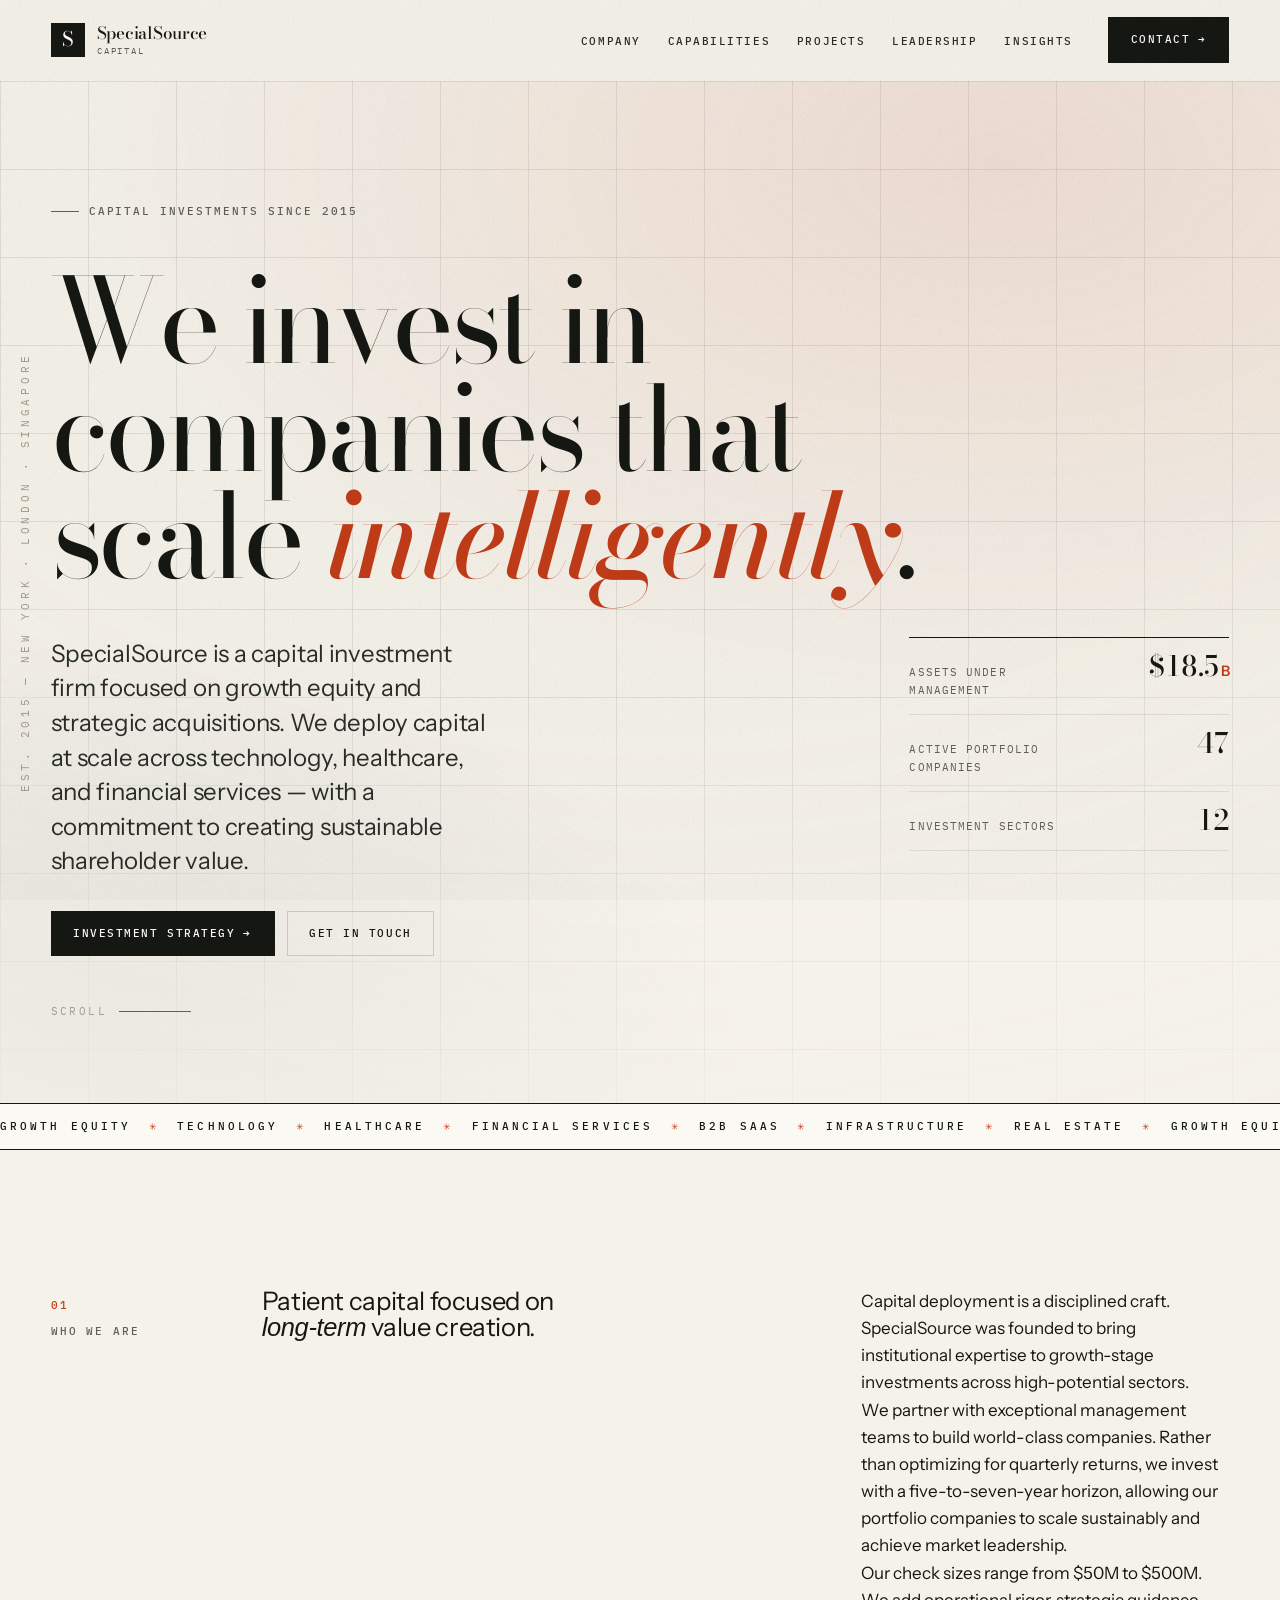
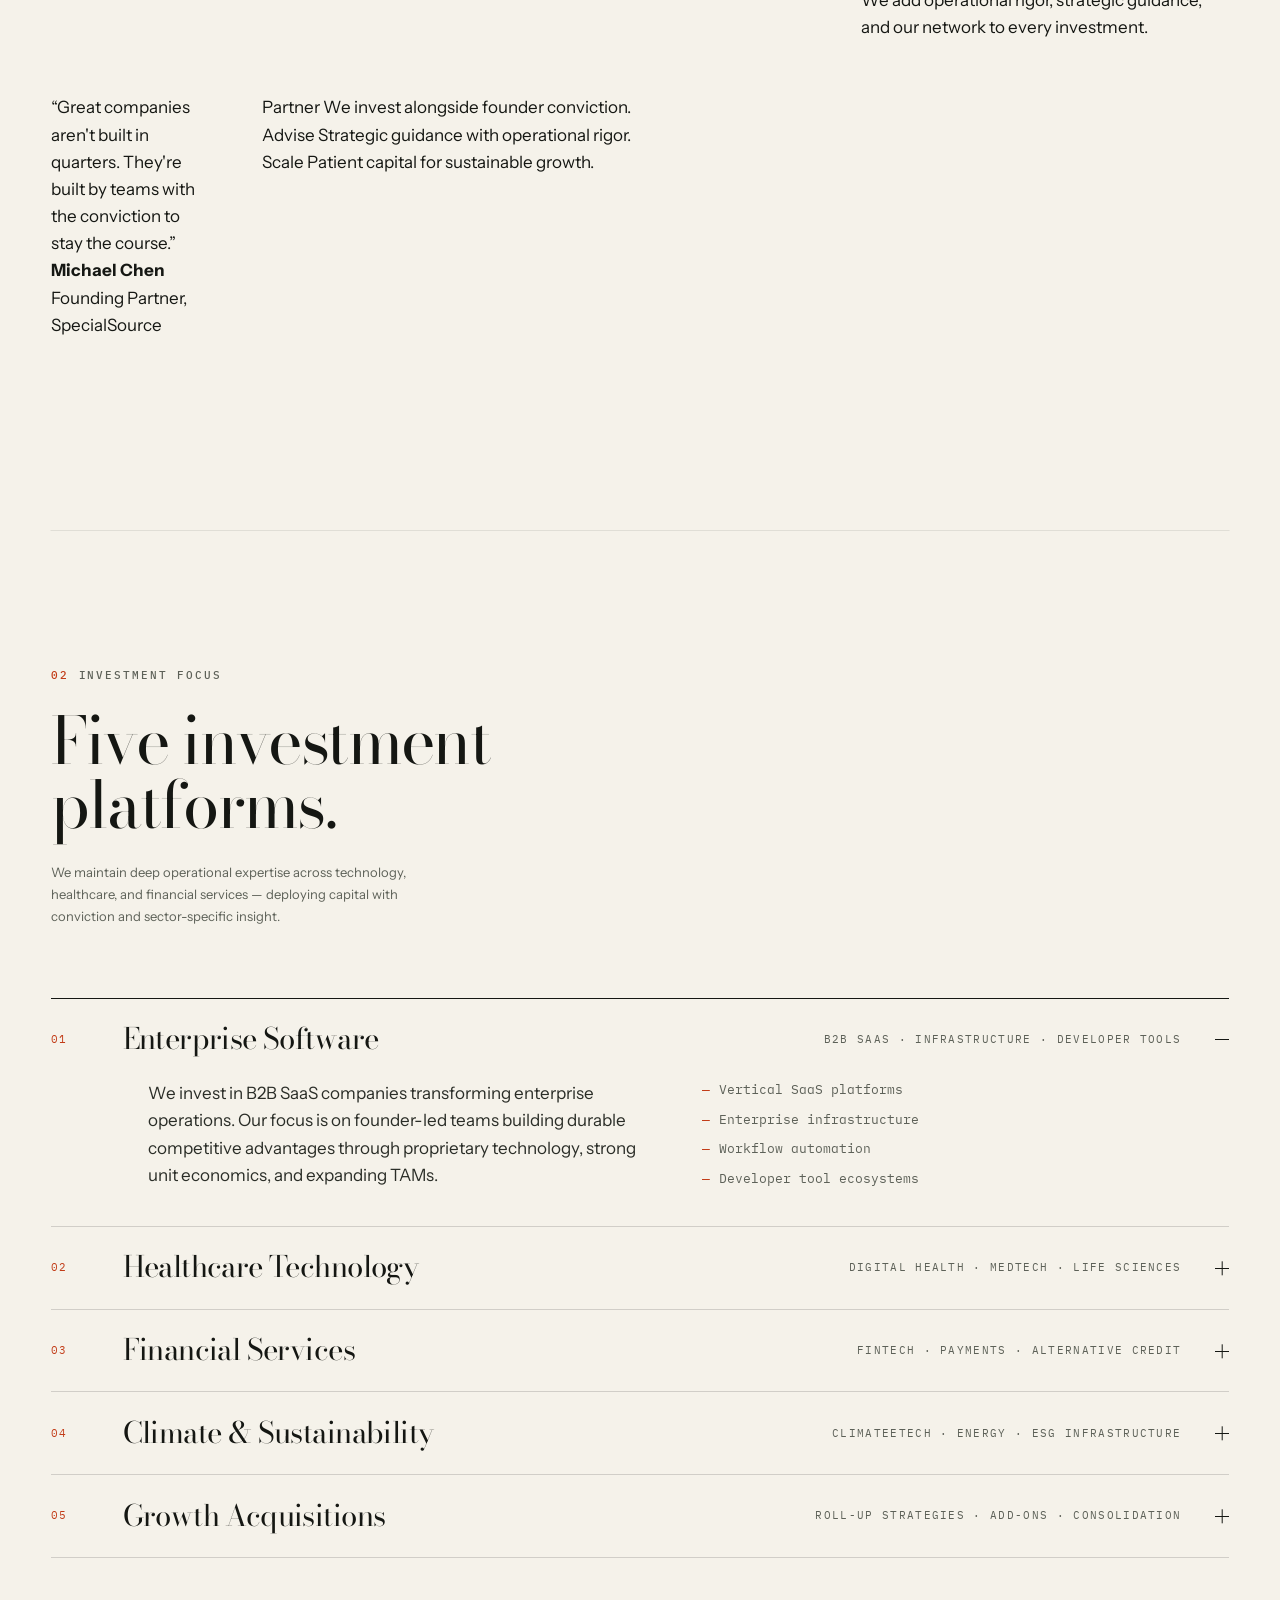
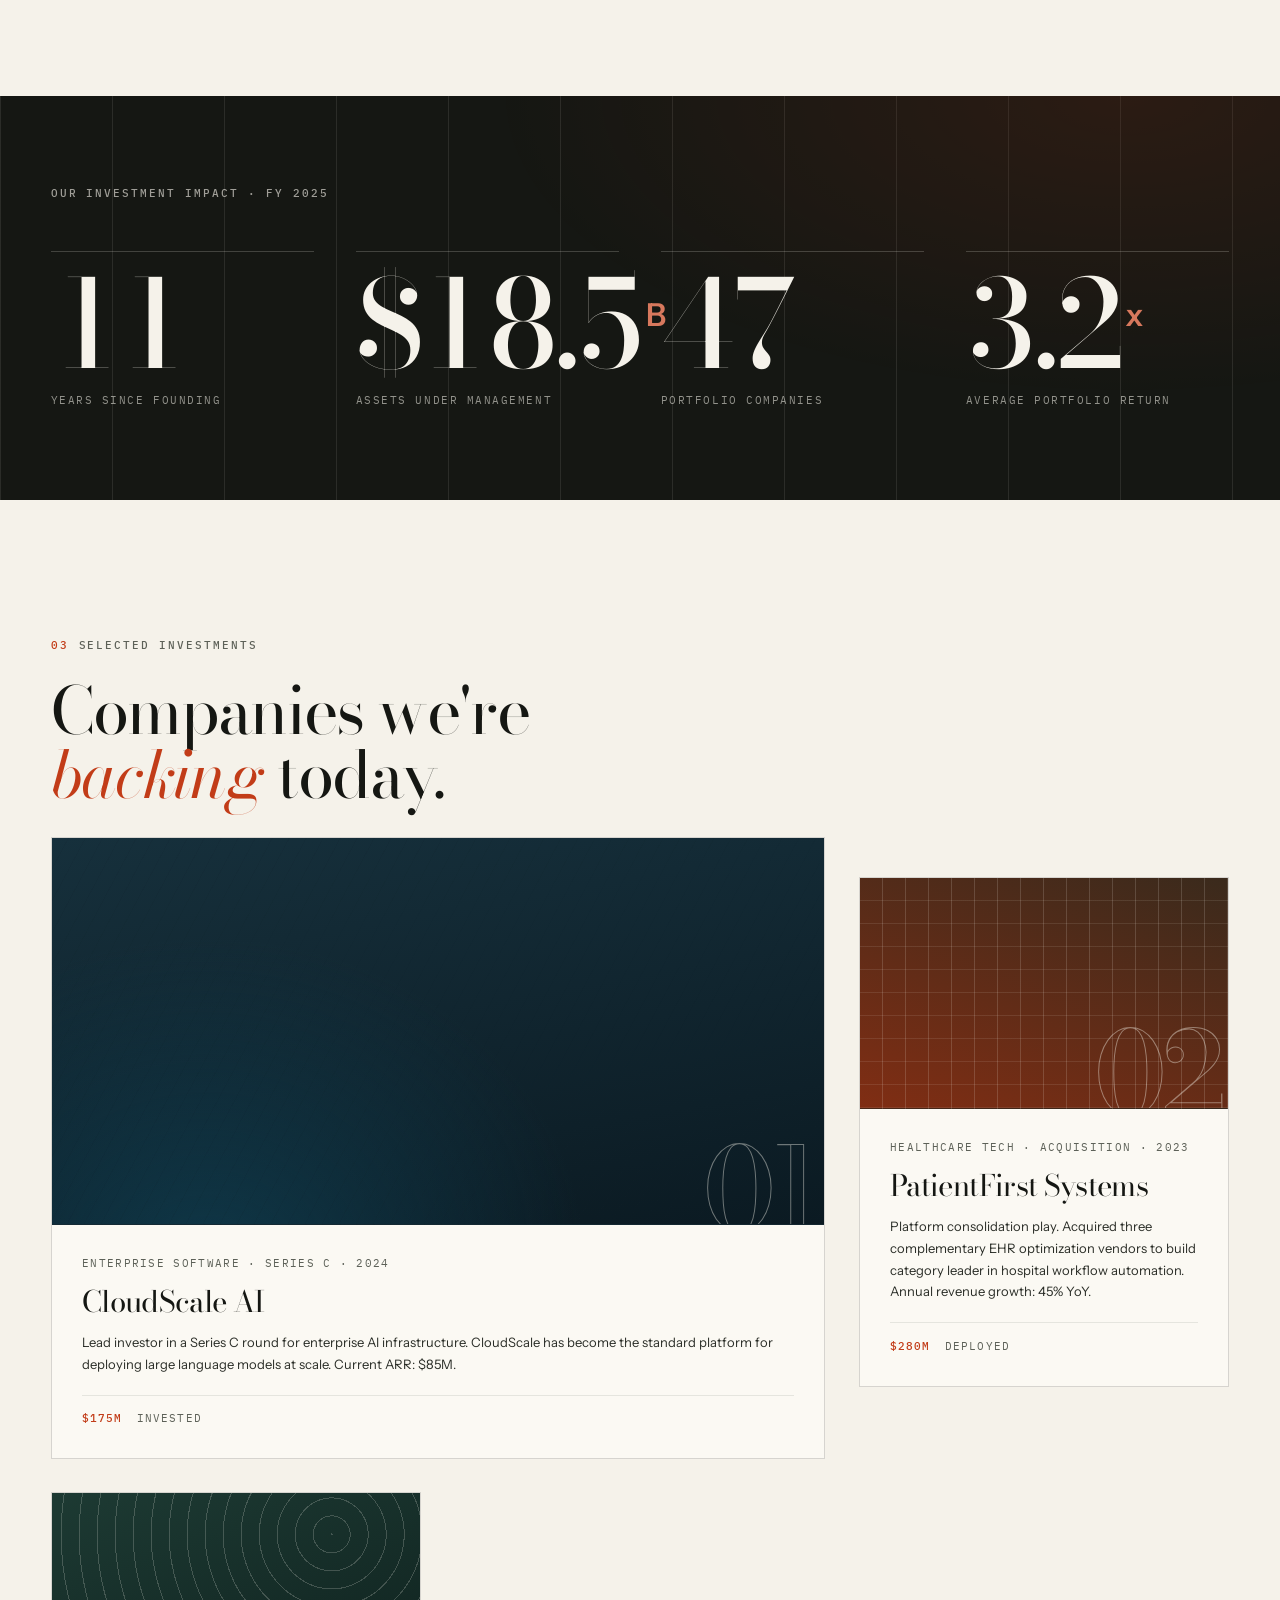
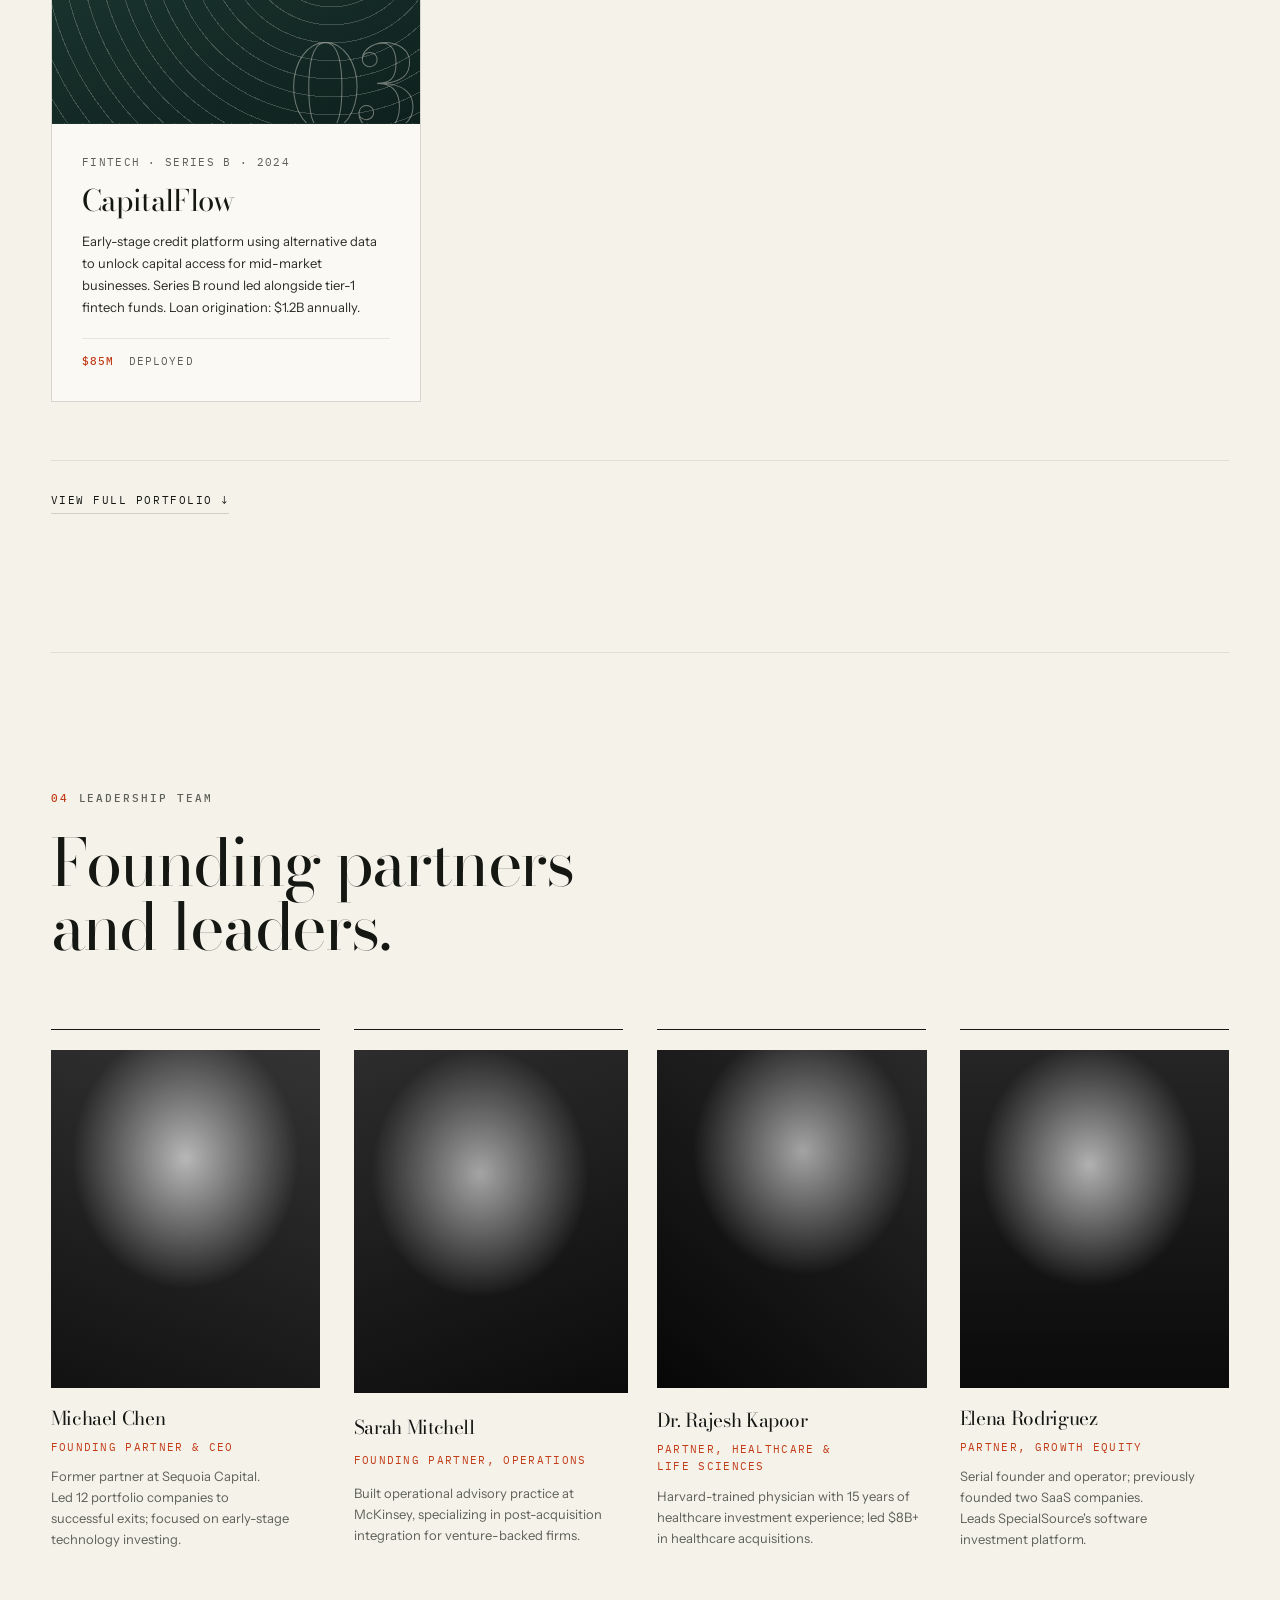
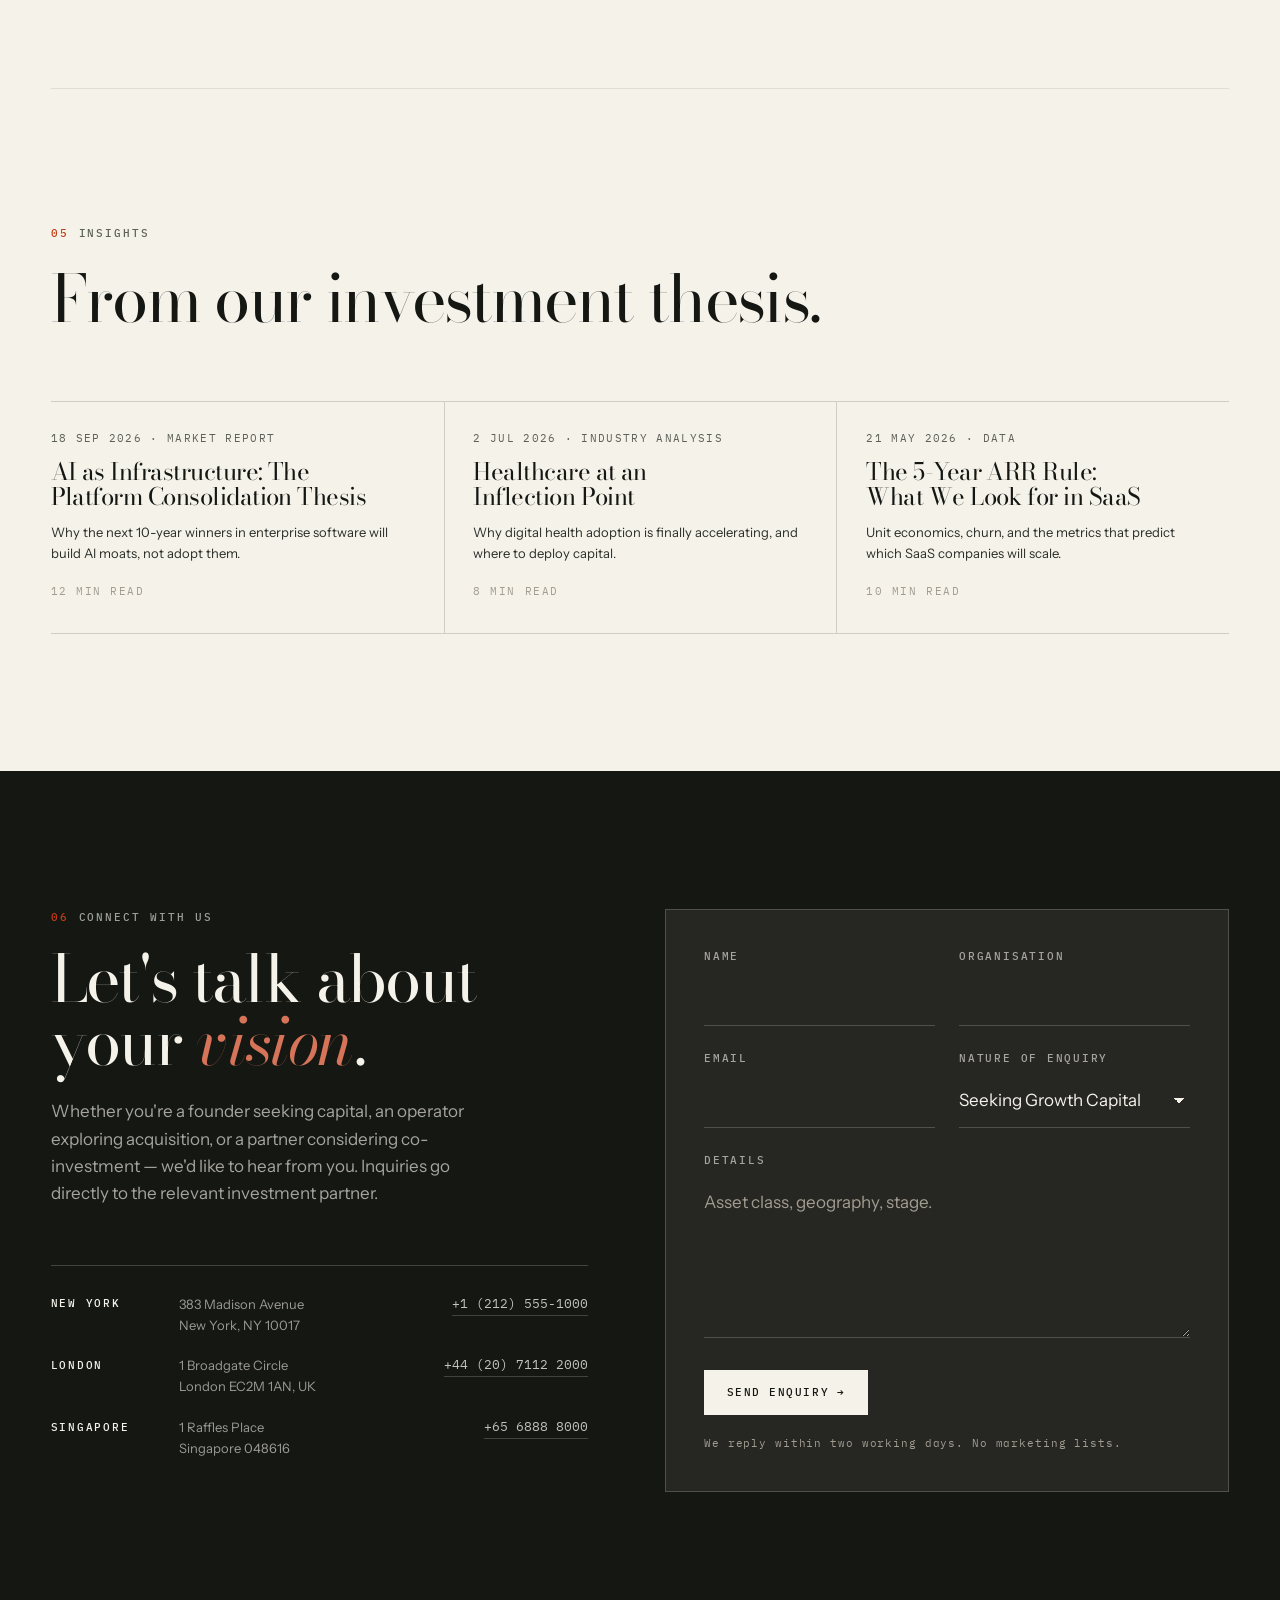
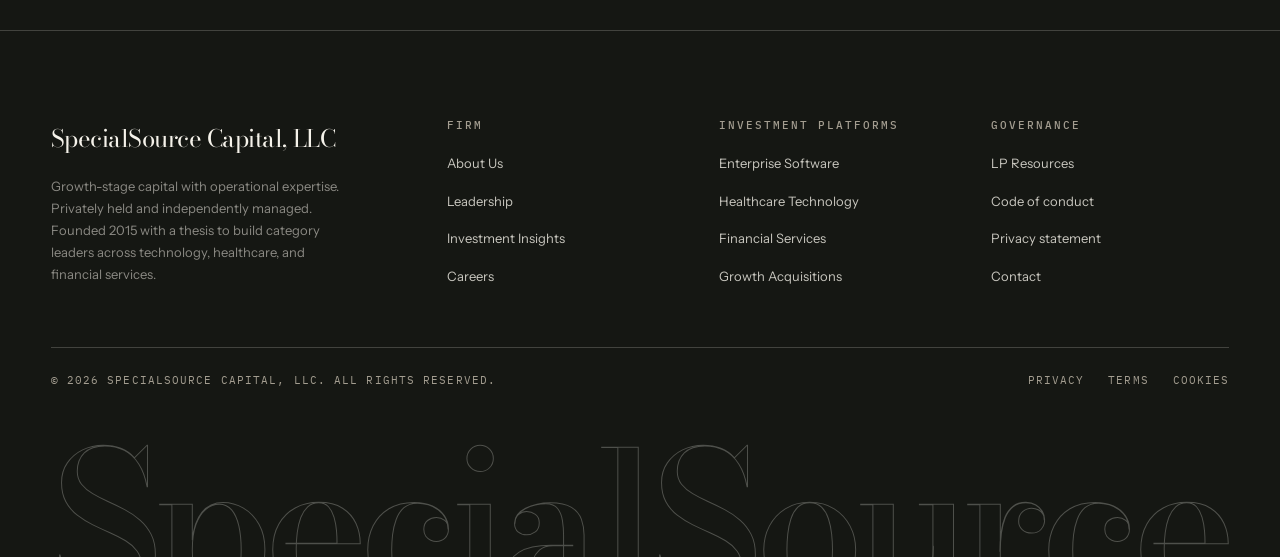
==== commit 629784d3: "commit" ====
--- a/public/index.htm
+++ b/public/index.htm
@@ -3,8 +3,8 @@
 <head>
 <meta charset="utf-8">
 <meta name="viewport" content="width=device-width, initial-scale=1">
-<title>Halvorsen Atlantic — Industrial Infrastructure Group</title>
-<meta name="description" content="Halvorsen Atlantic designs, finances and operates the hard assets that move energy, water and freight across four continents. Established 1974.">
+<title>SpecialSource — Capital Investment</title>
+<meta name="description" content="SpecialSource is a capital investment firm specializing in high-impact investments and growth equity across strategic sectors. Founded to build lasting value.">
 <meta name="theme-color" content="#f5f2ea">
 
 <link rel="preconnect" href="https://fonts.googleapis.com">
@@ -23,11 +23,11 @@
 <header class="masthead" id="masthead">
   <div class="shell masthead__inner">
 
-    <a class="wordmark" href="#main" aria-label="Halvorsen Atlantic, home">
-      <span class="wordmark__glyph" aria-hidden="true">H</span>
+    <a class="wordmark" href="#main" aria-label="SpecialSource, home">
+      <span class="wordmark__glyph" aria-hidden="true">S</span>
       <span class="wordmark__text">
-        <strong>Halvorsen</strong>
-        <small>Atlantic Group</small>
+        <strong>SpecialSource</strong>
+        <small>Capital</small>
       </span>
     </a>
 
@@ -57,45 +57,46 @@
   <section class="hero" aria-labelledby="hero-title">
     <div class="hero__plate" aria-hidden="true"></div>
 
-    <p class="rail" aria-hidden="true">Est. MCMLXXIV — Rotterdam · Singapore · Houston</p>
+    <p class="rail" aria-hidden="true">Est. 2015 — New York · London · Singapore</p>
 
     <div class="shell hero__inner">
 
       <p class="eyebrow stagger" style="--i:0">
         <span class="eyebrow__tick" aria-hidden="true"></span>
-        Industrial infrastructure since 1974
+        Capital investments since 2015
       </p>
 
       <h1 class="hero__title" id="hero-title">
-        <span class="stagger" style="--i:1">We build the</span>
-        <span class="stagger" style="--i:2">systems that hold</span>
-        <span class="stagger" style="--i:3">the world <em>steady</em>.</span>
+        <span class="stagger" style="--i:1">We invest in</span>
+        <span class="stagger" style="--i:2">companies that</span>
+        <span class="stagger" style="--i:3">scale <em>intelligently</em>.</span>
       </h1>
 
       <div class="hero__body stagger" style="--i:4">
         <p>
-          Halvorsen Atlantic is an engineering and asset group. We design, finance
-          and operate the hard infrastructure that moves energy, water and freight
-          — then stay on for the next fifty years to run it.
+          SpecialSource is a capital investment firm focused on growth equity and
+          strategic acquisitions. We deploy capital at scale across technology,
+          healthcare, and financial services — with a commitment to creating sustainable
+          shareholder value.
         </p>
         <div class="hero__actions">
-          <a class="btn btn--ink" href="#capabilities">What we do <span aria-hidden="true">→</span></a>
-          <a class="btn btn--ghost" href="#contact">Investor relations</a>
+          <a class="btn btn--ink" href="#capabilities">Investment strategy <span aria-hidden="true">→</span></a>
+          <a class="btn btn--ghost" href="#contact">Get in touch</a>
         </div>
       </div>
 
       <dl class="ledger stagger" style="--i:5">
         <div class="ledger__row">
           <dt>Assets under management</dt>
-          <dd>€14.2<span>B</span></dd>
+          <dd>$18.5<span>B</span></dd>
         </div>
         <div class="ledger__row">
-          <dt>Engineers &amp; operators</dt>
-          <dd>11,400</dd>
+          <dt>Active portfolio companies</dt>
+          <dd>47</dd>
         </div>
         <div class="ledger__row">
-          <dt>Countries of operation</dt>
-          <dd>38</dd>
+          <dt>Investment sectors</dt>
+          <dd>12</dd>
         </div>
       </dl>
 
@@ -110,14 +111,14 @@
   <div class="ticker" role="presentation">
     <div class="ticker__track">
       <span class="ticker__set">
-        Grid transmission <i>✳</i> Port logistics <i>✳</i> Water systems <i>✳</i>
-        Heavy civil <i>✳</i> Subsea engineering <i>✳</i> Freight rail <i>✳</i>
-        Grid-scale storage <i>✳</i>
+        Growth Equity <i>✳</i> Technology <i>✳</i> Healthcare <i>✳</i>
+        Financial Services <i>✳</i> B2B SaaS <i>✳</i> Infrastructure <i>✳</i>
+        Real Estate <i>✳</i>
       </span>
       <span class="ticker__set" aria-hidden="true">
-        Grid transmission <i>✳</i> Port logistics <i>✳</i> Water systems <i>✳</i>
-        Heavy civil <i>✳</i> Subsea engineering <i>✳</i> Freight rail <i>✳</i>
-        Grid-scale storage <i>✳</i>
+        Growth Equity <i>✳</i> Technology <i>✳</i> Healthcare <i>✳</i>
+        Financial Services <i>✳</i> B2B SaaS <i>✳</i> Infrastructure <i>✳</i>
+        Real Estate <i>✳</i>
       </span>
     </div>
   </div>
@@ -130,45 +131,43 @@
         <p class="eyebrow"><span class="eyebrow__num">01</span> Who we are</p>
       </div>
 
-      <div class="about__lede reveal">
-        <h2 class="h-display" id="about-title">
-          A fifty-year horizon, applied to assets that will <em>outlive us</em>.
+      <div class=”about__lede reveal”>
+        <h2 class=”h-display” id=”about-title”>
+          Patient capital focused on <em>long-term</em> value creation.
         </h2>
       </div>
 
-      <div class="about__text reveal" style="--d:.08s">
-        <p class="lede">
-          Infrastructure is a patience business. Halvorsen Atlantic was founded in a
-          Rotterdam drydock office by a naval architect who refused to design anything
-          that could not be maintained for a century.
+      <div class=”about__text reveal” style=”--d:.08s”>
+        <p class=”lede”>
+          Capital deployment is a disciplined craft. SpecialSource was founded to
+          bring institutional expertise to growth-stage investments across high-potential sectors.
         </p>
         <p>
-          Three generations later that constraint is still the firm's operating
-          principle. We take positions in assets we intend to hold — interconnectors,
-          terminals, desalination trains, rail corridors — and we underwrite them with
-          our own engineering, not someone else's forecast.
+          We partner with exceptional management teams to build world-class companies.
+          Rather than optimizing for quarterly returns, we invest with a five-to-seven-year horizon,
+          allowing our portfolio companies to scale sustainably and achieve market leadership.
         </p>
         <p>
-          The group is privately held. There is no quarterly pressure to build
-          something fragile.
+          Our check sizes range from $50M to $500M. We add operational rigor, strategic guidance,
+          and our network to every investment.
         </p>
       </div>
 
-      <figure class="pull reveal" style="--d:.16s">
+      <figure class=”pull reveal” style=”--d:.16s”>
         <blockquote>
-          “If it cannot be repaired in forty years with the tools of that decade,
-          we have not finished designing it.”
+          “Great companies aren't built in quarters. They're built by teams with the
+          conviction to stay the course.”
         </blockquote>
         <figcaption>
-          <strong>Nils Halvorsen</strong>
-          <span>Founder, 1974</span>
+          <strong>Michael Chen</strong>
+          <span>Founding Partner, SpecialSource</span>
         </figcaption>
       </figure>
 
-      <ul class="marks reveal" style="--d:.24s" aria-label="Operating principles">
-        <li><span class="marks__k">Own</span> We hold, we don't flip.</li>
-        <li><span class="marks__k">Build</span> In-house engineering on every mandate.</li>
-        <li><span class="marks__k">Run</span> Operations teams stay for the asset's life.</li>
+      <ul class=”marks reveal” style=”--d:.24s” aria-label=”Operating principles”>
+        <li><span class=”marks__k”>Partner</span> We invest alongside founder conviction.</li>
+        <li><span class=”marks__k”>Advise</span> Strategic guidance with operational rigor.</li>
+        <li><span class=”marks__k”>Scale</span> Patient capital for sustainable growth.</li>
       </ul>
 
     </div>
@@ -179,11 +178,11 @@
     <div class="shell">
 
       <div class="section__head reveal">
-        <p class="eyebrow"><span class="eyebrow__num">02</span> Capabilities</p>
-        <h2 class="h-display" id="cap-title">Five practices,<br>one balance sheet.</h2>
+        <p class="eyebrow"><span class="eyebrow__num">02</span> Investment Focus</p>
+        <h2 class="h-display" id="cap-title">Five investment<br>platforms.</h2>
         <p class="section__head-note">
-          Each practice carries its own engineering bench, its own operators and its
-          own P&amp;L — and draws on the group's capital when the asset deserves it.
+          We maintain deep operational expertise across technology, healthcare, and
+          financial services — deploying capital with conviction and sector-specific insight.
         </p>
       </div>
 
@@ -192,22 +191,21 @@
         <details class="row" name="cap" open>
           <summary>
             <span class="row__num">01</span>
-            <h3 class="row__title">Grid &amp; Transmission</h3>
-            <span class="row__meta">HVDC · Substations · Interconnection</span>
+            <h3 class="row__title">Enterprise Software</h3>
+            <span class="row__meta">B2B SaaS · Infrastructure · Developer Tools</span>
             <span class="row__sign" aria-hidden="true"></span>
           </summary>
           <div class="row__panel">
             <p>
-              We develop and operate high-voltage links between markets that cannot
-              otherwise trade power — subsea HVDC, converter stations, and the onshore
-              reinforcement that makes them useful. 6.2 GW of capacity in service, a
-              further 3.1 GW consented.
+              We invest in B2B SaaS companies transforming enterprise operations. Our focus is on
+              founder-led teams building durable competitive advantages through proprietary technology,
+              strong unit economics, and expanding TAMs.
             </p>
             <ul class="row__list">
-              <li>Subsea &amp; underground HVDC</li>
-              <li>400kV substation delivery</li>
-              <li>Grid-scale storage siting</li>
-              <li>Interconnector regulatory structuring</li>
+              <li>Vertical SaaS platforms</li>
+              <li>Enterprise infrastructure</li>
+              <li>Workflow automation</li>
+              <li>Developer tool ecosystems</li>
             </ul>
           </div>
         </details>
@@ -215,21 +213,21 @@
         <details class="row" name="cap">
           <summary>
             <span class="row__num">02</span>
-            <h3 class="row__title">Ports &amp; Freight Terminals</h3>
-            <span class="row__meta">Container · Bulk · Ro-Ro</span>
+            <h3 class="row__title">Healthcare Technology</h3>
+            <span class="row__meta">Digital Health · MedTech · Life Sciences</span>
             <span class="row__sign" aria-hidden="true"></span>
           </summary>
           <div class="row__panel">
             <p>
-              Quay to gate. We design terminal layouts, build the civil works, install
-              the automation and then run the thing — nineteen terminals across the
-              North Sea, the Gulf and the Strait of Malacca.
+              We partner with innovators reshaping healthcare delivery and outcomes. From diagnostic
+              tools to clinical workflows, we back companies improving access and quality at scale.
+              Our team brings medical device, pharmaceutical, and healthcare IT expertise.
             </p>
             <ul class="row__list">
-              <li>Automated stacking yards</li>
-              <li>Deepwater quay construction</li>
-              <li>Shore power retrofit</li>
-              <li>Terminal operating concessions</li>
+              <li>Digital therapeutics</li>
+              <li>Clinical workflow software</li>
+              <li>Diagnostic platforms</li>
+              <li>Healthcare operations automation</li>
             </ul>
           </div>
         </details>
@@ -237,21 +235,21 @@
         <details class="row" name="cap">
           <summary>
             <span class="row__num">03</span>
-            <h3 class="row__title">Water &amp; Desalination</h3>
-            <span class="row__meta">Reverse osmosis · Reuse · Networks</span>
+            <h3 class="row__title">Financial Services</h3>
+            <span class="row__meta">FinTech · Payments · Alternative Credit</span>
             <span class="row__sign" aria-hidden="true"></span>
           </summary>
           <div class="row__panel">
             <p>
-              Potable water at municipal scale, in places where the cheap options ran
-              out a decade ago. 2.4 million cubic metres per day of installed capacity,
-              increasingly coupled directly to renewable generation.
+              We invest in companies modernizing financial infrastructure and expanding access to capital.
+              Our focus ranges from embedded finance platforms to alternative lending and digital banking,
+              always with emphasis on compliance and durable competitive advantage.
             </p>
             <ul class="row__list">
-              <li>Large-train reverse osmosis</li>
-              <li>Industrial water reuse</li>
-              <li>Brine management</li>
-              <li>Network leakage reduction</li>
+              <li>Embedded finance platforms</li>
+              <li>Payment infrastructure</li>
+              <li>Alternative credit scoring</li>
+              <li>Insurance technology</li>
             </ul>
           </div>
         </details>
@@ -259,21 +257,21 @@
         <details class="row" name="cap">
           <summary>
             <span class="row__num">04</span>
-            <h3 class="row__title">Subsea Engineering</h3>
-            <span class="row__meta">Survey · Lay · Inspection</span>
+            <h3 class="row__title">Climate &amp; Sustainability</h3>
+            <span class="row__meta">ClimateeTech · Energy · ESG Infrastructure</span>
             <span class="row__sign" aria-hidden="true"></span>
           </summary>
           <div class="row__panel">
             <p>
-              A fleet of four cable-lay and support vessels, and the survey practice
-              that tells them where to go. We hold the route from geophysical survey
-              through burial, protection and thirty-year inspection contracts.
+              We invest in companies solving climate challenges and building a sustainable economy.
+              From renewable energy platforms to carbon management software, our thesis is that
+              climate solutions are the growth sectors of the next decade.
             </p>
             <ul class="row__list">
-              <li>Geophysical &amp; geotechnical survey</li>
-              <li>Cable &amp; pipeline installation</li>
-              <li>Trenching and rock placement</li>
-              <li>ROV inspection &amp; repair</li>
+              <li>Renewable energy infrastructure</li>
+              <li>Carbon management software</li>
+              <li>Circular economy platforms</li>
+              <li>Supply chain optimization</li>
             </ul>
           </div>
         </details>
@@ -281,21 +279,21 @@
         <details class="row" name="cap">
           <summary>
             <span class="row__num">05</span>
-            <h3 class="row__title">Capital &amp; Asset Management</h3>
-            <span class="row__meta">Co-investment · Concessions · Debt</span>
+            <h3 class="row__title">Growth Acquisitions</h3>
+            <span class="row__meta">Roll-up Strategies · Add-ons · Consolidation</span>
             <span class="row__sign" aria-hidden="true"></span>
           </summary>
           <div class="row__panel">
             <p>
-              We co-invest alongside pension and sovereign capital on assets our own
-              engineers have diligenced. €14.2 billion under management across four
-              vehicles, with the group always holding a principal stake.
+              We architect and execute consolidation strategies in fragmented industries, building
+              category leaders through disciplined add-on acquisitions. Our operational network and
+              capital access enable rapid scaling post-acquisition.
             </p>
             <ul class="row__list">
-              <li>Greenfield development equity</li>
-              <li>Availability-based concessions</li>
-              <li>Project debt arrangement</li>
-              <li>Operational asset management</li>
+              <li>Consolidation thesis development</li>
+              <li>Platform company acquisition</li>
+              <li>Add-on integration</li>
+              <li>Management team building</li>
             </ul>
           </div>
         </details>
@@ -307,24 +305,24 @@
   <!-- ─────────────────────────────  FIGURES  ───────────────────────────── -->
   <section class="figures" aria-labelledby="fig-title">
     <div class="shell">
-      <h2 class="sr-only" id="fig-title">The group in figures</h2>
-      <p class="eyebrow eyebrow--invert reveal">The group in figures · FY 2025</p>
+      <h2 class="sr-only" id="fig-title">SpecialSource in figures</h2>
+      <p class="eyebrow eyebrow--invert reveal">Our investment impact · FY 2025</p>
       <div class="figures__grid">
         <div class="fig reveal">
-          <p class="fig__n">51</p>
-          <p class="fig__k">Years in operation</p>
+          <p class="fig__n">11</p>
+          <p class="fig__k">Years since founding</p>
         </div>
         <div class="fig reveal" style="--d:.08s">
-          <p class="fig__n">6.2<span>GW</span></p>
-          <p class="fig__k">Transmission in service</p>
+          <p class="fig__n">$18.5<span>B</span></p>
+          <p class="fig__k">Assets under management</p>
         </div>
         <div class="fig reveal" style="--d:.16s">
-          <p class="fig__n">19</p>
-          <p class="fig__k">Terminals operated</p>
+          <p class="fig__n">47</p>
+          <p class="fig__k">Portfolio companies</p>
         </div>
         <div class="fig reveal" style="--d:.24s">
-          <p class="fig__n">98.6<span>%</span></p>
-          <p class="fig__k">Availability, 10-yr mean</p>
+          <p class="fig__n">3.2<span>x</span></p>
+          <p class="fig__k">Average portfolio return</p>
         </div>
       </div>
     </div>
@@ -335,8 +333,8 @@
     <div class="shell">
 
       <div class="section__head reveal">
-        <p class="eyebrow"><span class="eyebrow__num">03</span> Selected projects</p>
-        <h2 class="h-display" id="work-title">Things that are <em>running</em> right now.</h2>
+        <p class="eyebrow"><span class="eyebrow__num">03</span> Selected Investments</p>
+        <h2 class="h-display" id="work-title">Companies we're <em>backing</em> today.</h2>
       </div>
 
       <div class="work__grid">
@@ -346,14 +344,13 @@
             <span class="card__stamp">01</span>
           </div>
           <div class="card__body">
-            <p class="card__meta">Energy · Denmark / United Kingdom · 2023</p>
-            <h3 class="card__title">North Sea Interconnector</h3>
-            <p>
-              A 1.4 GW subsea HVDC link between Esbjerg and Teesside, laid across
-              622 km of seabed by our own vessels. Group holds 40% and the
-              thirty-year operating mandate.
-            </p>
-            <p class="card__stat"><strong>622 km</strong> route length</p>
+            <p class="card__meta">Enterprise Software · Series C · 2024</p>
+            <h3 class="card__title">CloudScale AI</h3>
+            <p>
+              Lead investor in a Series C round for enterprise AI infrastructure. CloudScale has become the
+              standard platform for deploying large language models at scale. Current ARR: $85M.
+            </p>
+            <p class="card__stat"><strong>$175M</strong> invested</p>
           </div>
         </article>
 
@@ -362,13 +359,13 @@
             <span class="card__stamp">02</span>
           </div>
           <div class="card__body">
-            <p class="card__meta">Logistics · Netherlands · 2021</p>
-            <h3 class="card__title">Terminal 9, Rotterdam</h3>
-            <p>
-              Fully automated container terminal on reclaimed quay, 2.8 million TEU
-              annual throughput, shore power on every berth.
-            </p>
-            <p class="card__stat"><strong>2.8M TEU</strong> annual capacity</p>
+            <p class="card__meta">Healthcare Tech · Acquisition · 2023</p>
+            <h3 class="card__title">PatientFirst Systems</h3>
+            <p>
+              Platform consolidation play. Acquired three complementary EHR optimization vendors to build
+              category leader in hospital workflow automation. Annual revenue growth: 45% YoY.
+            </p>
+            <p class="card__stat"><strong>$280M</strong> deployed</p>
           </div>
         </article>
 
@@ -377,20 +374,20 @@
             <span class="card__stamp">03</span>
           </div>
           <div class="card__body">
-            <p class="card__meta">Water · Oman · 2024</p>
-            <h3 class="card__title">Al Nahda Desalination</h3>
-            <p>
-              Eight reverse-osmosis trains coupled to a dedicated 180 MW solar field —
-              the group's first fully solar-matched water complex.
-            </p>
-            <p class="card__stat"><strong>340,000 m³</strong> per day</p>
+            <p class="card__meta">FinTech · Series B · 2024</p>
+            <h3 class="card__title">CapitalFlow</h3>
+            <p>
+              Early-stage credit platform using alternative data to unlock capital access for mid-market
+              businesses. Series B round led alongside tier-1 fintech funds. Loan origination: $1.2B annually.
+            </p>
+            <p class="card__stat"><strong>$85M</strong> deployed</p>
           </div>
         </article>
 
       </div>
 
       <p class="work__more reveal">
-        <a class="link-arrow" href="#contact">Full project register (PDF, 4.1 MB)</a>
+        <a class="link-arrow" href="#contact">View full portfolio</a>
       </p>
 
     </div>
@@ -401,34 +398,34 @@
     <div class="shell">
 
       <div class="section__head reveal">
-        <p class="eyebrow"><span class="eyebrow__num">04</span> Leadership</p>
-        <h2 class="h-display" id="people-title">Group executive<br>committee.</h2>
+        <p class="eyebrow"><span class="eyebrow__num">04</span> Leadership Team</p>
+        <h2 class="h-display" id="people-title">Founding partners<br>and leaders.</h2>
       </div>
 
       <ul class="people__grid">
         <li class="person reveal">
           <span class="person__portrait person__portrait--a" aria-hidden="true"></span>
-          <h3>Ingrid Halvorsen</h3>
-          <p class="person__role">Group Chief Executive</p>
-          <p class="person__note">Third generation. Civil engineer by training; joined the Rotterdam works in 1998.</p>
+          <h3>Michael Chen</h3>
+          <p class="person__role">Founding Partner &amp; CEO</p>
+          <p class="person__note">Former partner at Sequoia Capital. Led 12 portfolio companies to successful exits; focused on early-stage technology investing.</p>
         </li>
         <li class="person reveal" style="--d:.08s">
           <span class="person__portrait person__portrait--b" aria-hidden="true"></span>
-          <h3>Tobias Reis</h3>
-          <p class="person__role">Chief Financial Officer</p>
-          <p class="person__note">Structures the group's concession and project-debt book across four currencies.</p>
+          <h3>Sarah Mitchell</h3>
+          <p class="person__role">Founding Partner, Operations</p>
+          <p class="person__note">Built operational advisory practice at McKinsey, specializing in post-acquisition integration for venture-backed firms.</p>
         </li>
         <li class="person reveal" style="--d:.16s">
           <span class="person__portrait person__portrait--c" aria-hidden="true"></span>
-          <h3>Amara Okonjo</h3>
-          <p class="person__role">President, Energy Systems</p>
-          <p class="person__note">Led the North Sea Interconnector from consent through commissioning.</p>
+          <h3>Dr. Rajesh Kapoor</h3>
+          <p class="person__role">Partner, Healthcare &amp; Life Sciences</p>
+          <p class="person__note">Harvard-trained physician with 15 years of healthcare investment experience; led $8B+ in healthcare acquisitions.</p>
         </li>
         <li class="person reveal" style="--d:.24s">
           <span class="person__portrait person__portrait--d" aria-hidden="true"></span>
-          <h3>Jun-ho Park</h3>
-          <p class="person__role">Chief Technology Officer</p>
-          <p class="person__note">Runs the Singapore engineering centre and the group's asset-telemetry platform.</p>
+          <h3>Elena Rodriguez</h3>
+          <p class="person__role">Partner, Growth Equity</p>
+          <p class="person__note">Serial founder and operator; previously founded two SaaS companies. Leads SpecialSource's software investment platform.</p>
         </li>
       </ul>
 
@@ -441,27 +438,27 @@
 
       <div class="section__head reveal">
         <p class="eyebrow"><span class="eyebrow__num">05</span> Insights</p>
-        <h2 class="h-display" id="ins-title">From the engineering bench.</h2>
+        <h2 class="h-display" id="ins-title">From our investment thesis.</h2>
       </div>
 
       <ul class="notes">
         <li class="note reveal">
-          <p class="note__date"><time datetime="2026-09-18">18 Sep 2026</time> · Whitepaper</p>
-          <h3><a href="#insights">The forty-year repair clause</a></h3>
-          <p>Why maintainability, not capex, decides the lifetime cost of a subsea link.</p>
-          <p class="note__read">11 min read</p>
+          <p class="note__date"><time datetime="2026-09-18">18 Sep 2026</time> · Market Report</p>
+          <h3><a href="#insights">AI as Infrastructure: The Platform Consolidation Thesis</a></h3>
+          <p>Why the next 10-year winners in enterprise software will build AI moats, not adopt them.</p>
+          <p class="note__read">12 min read</p>
         </li>
         <li class="note reveal" style="--d:.08s">
-          <p class="note__date"><time datetime="2026-07-02">2 Jul 2026</time> · Field note</p>
-          <h3><a href="#insights">Brine, honestly</a></h3>
-          <p>Measured outfall data from three Gulf complexes, and what we changed after reading it.</p>
-          <p class="note__read">7 min read</p>
+          <p class="note__date"><time datetime="2026-07-02">2 Jul 2026</time> · Industry Analysis</p>
+          <h3><a href="#insights">Healthcare at an Inflection Point</a></h3>
+          <p>Why digital health adoption is finally accelerating, and where to deploy capital.</p>
+          <p class="note__read">8 min read</p>
         </li>
         <li class="note reveal" style="--d:.16s">
-          <p class="note__date"><time datetime="2026-05-21">21 May 2026</time> · Market</p>
-          <h3><a href="#insights">Terminals are becoming power plants</a></h3>
-          <p>Shore power, electrified handling, and the grid connection nobody budgeted for.</p>
-          <p class="note__read">9 min read</p>
+          <p class="note__date"><time datetime="2026-05-21">21 May 2026</time> · Data</p>
+          <h3><a href="#insights">The 5-Year ARR Rule: What We Look for in SaaS</a></h3>
+          <p>Unit economics, churn, and the metrics that predict which SaaS companies will scale.</p>
+          <p class="note__read">10 min read</p>
         </li>
       </ul>
 
@@ -473,28 +470,29 @@
     <div class="shell contact__inner">
 
       <div class="contact__intro reveal">
-        <p class="eyebrow eyebrow--invert"><span class="eyebrow__num">06</span> Enquiries</p>
-        <h2 class="h-display" id="contact-title">Tell us what you're <em>building</em>.</h2>
+        <p class="eyebrow eyebrow--invert"><span class="eyebrow__num">06</span> Connect with Us</p>
+        <h2 class="h-display" id="contact-title">Let's talk about your <em>vision</em>.</h2>
         <p class="contact__note">
-          Mandates, co-investment, supplier qualification or press. Enquiries are
-          read by the relevant practice lead, not a mailbox.
+          Whether you're a founder seeking capital, an operator exploring acquisition, or a partner
+          considering co-investment — we'd like to hear from you. Inquiries go directly to the
+          relevant investment partner.
         </p>
 
         <ul class="offices">
           <li>
-            <strong>Rotterdam</strong>
-            <span>Wilhelminakade 173<br>3072 AP Rotterdam, NL</span>
-            <a href="tel:+31100000000">+31 10 000 0000</a>
+            <strong>New York</strong>
+            <span>383 Madison Avenue<br>New York, NY 10017</span>
+            <a href="tel:+12125551000">+1 (212) 555-1000</a>
+          </li>
+          <li>
+            <strong>London</strong>
+            <span>1 Broadgate Circle<br>London EC2M 1AN, UK</span>
+            <a href="tel:+442071122000">+44 (20) 7112 2000</a>
           </li>
           <li>
             <strong>Singapore</strong>
-            <span>12 Marina Boulevard<br>Singapore 018982</span>
-            <a href="tel:+6560000000">+65 6000 0000</a>
-          </li>
-          <li>
-            <strong>Houston</strong>
-            <span>811 Louisiana Street<br>Houston, TX 77002</span>
-            <a href="tel:+17130000000">+1 713 000 0000</a>
+            <span>1 Raffles Place<br>Singapore 048616</span>
+            <a href="tel:+6568888000">+65 6888 8000</a>
           </li>
         </ul>
       </div>
@@ -515,9 +513,9 @@
         <div class="field">
           <label for="f-subject">Nature of enquiry</label>
           <select id="f-subject" name="subject">
-            <option>Project mandate</option>
-            <option>Co-investment</option>
-            <option>Supplier qualification</option>
+            <option>Seeking Growth Capital</option>
+            <option>Acquisition Opportunities</option>
+            <option>Co-Investment Partnership</option>
             <option>Press &amp; media</option>
             <option>Careers</option>
           </select>
@@ -543,46 +541,47 @@
 
     <div class="footer__top">
       <div class="footer__about">
-        <p class="footer__mark">Halvorsen Atlantic N.V.</p>
+        <p class="footer__mark">SpecialSource Capital, LLC</p>
         <p class="footer__blurb">
-          Industrial infrastructure, engineered to be kept. Registered in Rotterdam,
-          KvK 00000000. Privately held since 1974.
+          Growth-stage capital with operational expertise. Privately held and independently managed.
+          Founded 2015 with a thesis to build category leaders across technology, healthcare, and
+          financial services.
         </p>
       </div>
 
       <nav class="footer__nav" aria-label="Footer">
         <div>
-          <h2>Group</h2>
+          <h2>Firm</h2>
           <ul>
-            <li><a href="#about">Company</a></li>
+            <li><a href="#about">About Us</a></li>
             <li><a href="#people">Leadership</a></li>
-            <li><a href="#insights">Insights</a></li>
+            <li><a href="#insights">Investment Insights</a></li>
             <li><a href="#contact">Careers</a></li>
           </ul>
         </div>
         <div>
-          <h2>Practices</h2>
+          <h2>Investment Platforms</h2>
           <ul>
-            <li><a href="#capabilities">Grid &amp; Transmission</a></li>
-            <li><a href="#capabilities">Ports &amp; Freight</a></li>
-            <li><a href="#capabilities">Water</a></li>
-            <li><a href="#capabilities">Subsea</a></li>
+            <li><a href="#capabilities">Enterprise Software</a></li>
+            <li><a href="#capabilities">Healthcare Technology</a></li>
+            <li><a href="#capabilities">Financial Services</a></li>
+            <li><a href="#capabilities">Growth Acquisitions</a></li>
           </ul>
         </div>
         <div>
           <h2>Governance</h2>
           <ul>
-            <li><a href="#contact">Annual report</a></li>
+            <li><a href="#contact">LP Resources</a></li>
             <li><a href="#contact">Code of conduct</a></li>
-            <li><a href="#contact">Modern slavery statement</a></li>
-            <li><a href="#contact">Whistleblowing</a></li>
+            <li><a href="#contact">Privacy statement</a></li>
+            <li><a href="#contact">Contact</a></li>
           </ul>
         </div>
       </nav>
     </div>
 
     <div class="footer__bar">
-      <p>© <span id="year">2026</span> Halvorsen Atlantic N.V. All rights reserved.</p>
+      <p>© <span id="year">2026</span> SpecialSource Capital, LLC. All rights reserved.</p>
       <ul>
         <li><a href="#contact">Privacy</a></li>
         <li><a href="#contact">Terms</a></li>
@@ -590,7 +589,7 @@
       </ul>
     </div>
 
-    <p class="footer__giant" aria-hidden="true">Halvorsen</p>
+    <p class="footer__giant" aria-hidden="true">SpecialSource</p>
 
   </div>
 </footer>
